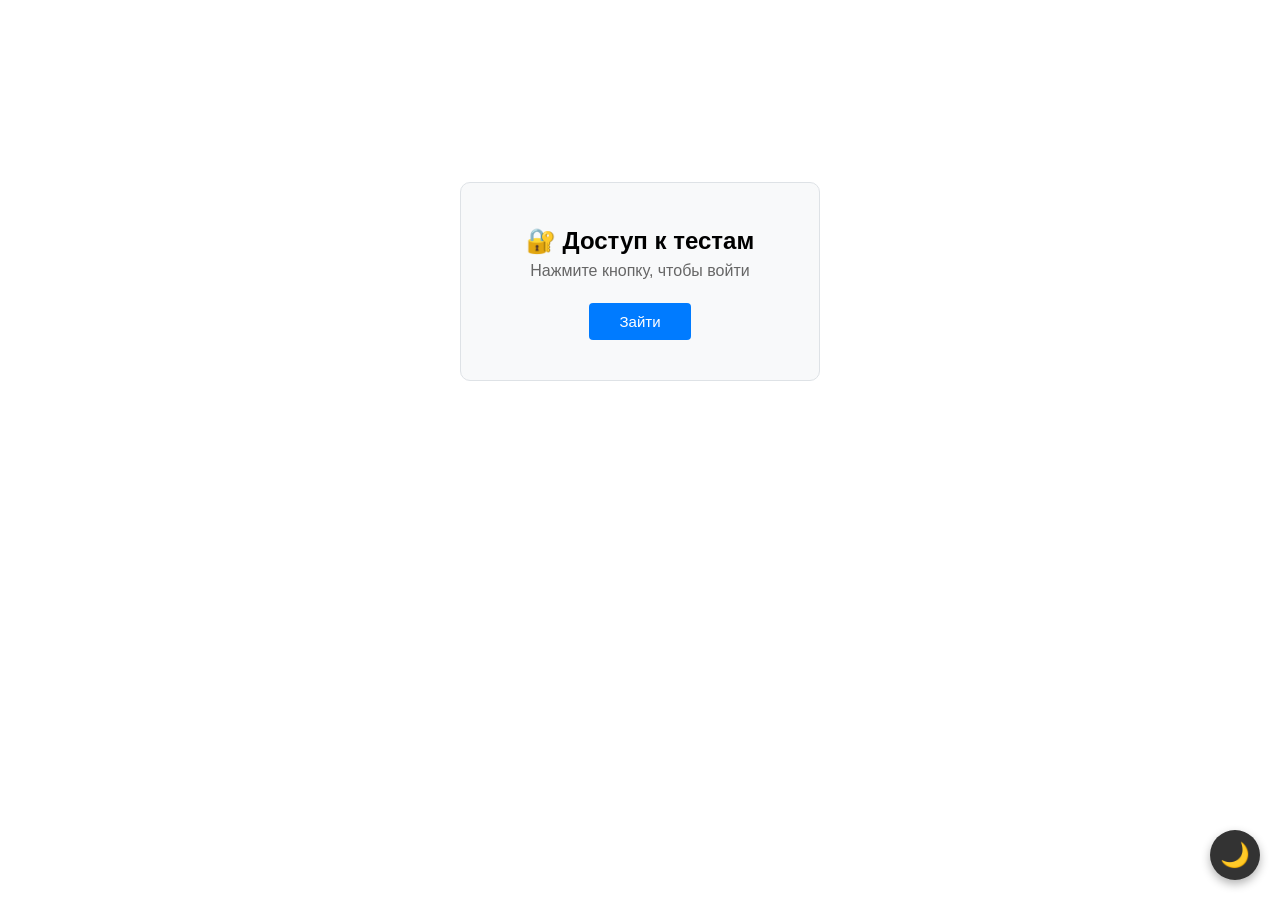
==== index.html @ fc0feafe "fixed lil issue" ====
<!DOCTYPE html>
<html lang="ru">
<head>
    <meta charset="UTF-8">
    <!-- [НЕ УДАЛЯТЬ] viewport: без него медиа-запросы для телефона в style.css не сработают
         (в старой версии этой строки не было). -->
    <meta name="viewport" content="width=device-width, initial-scale=1">
    <title>Тесттер</title>
    <link rel="stylesheet" href="css/style.css">
    <!-- [НЕ УДАЛЯТЬ] применяет тему до отрисовки (нет белой вспышки). Ключ 'theme' = Quiz.config.KEYS.theme -->
    <script>try{if(localStorage.getItem('theme')==='dark')document.documentElement.setAttribute('data-theme','dark')}catch(e){}</script>
</head>
<body>
    <!-- [НЕ УДАЛЯТЬ] id="app": home.js рисует главную именно сюда.
         Кнопку темы здесь добавлять не нужно — её создаёт theme.js. -->
    <div class="container" id="app"></div>

    <!-- [ПОРЯДОК ВАЖЕН] config → utils → store → theme → auth → скрипт страницы.
         Новый общий скрипт добавляйте ПОСЛЕ auth.js и ДО скрипта страницы. -->
    <script src="js/config.js"></script>
    <script src="js/utils.js"></script>
    <script src="js/store.js"></script>
    <script src="js/theme.js"></script>
    <script src="js/auth.js"></script>
    <script src="js/home.js"></script>
</body>
</html>
---- css/style.css ----
/* =====================================================================
   css/style.css — единый стиль всех страниц.

   КАК ПОМЕНЯТЬ ЦВЕТА: правьте переменные в :root (светлая тема) и в
   [data-theme="dark"] (тёмная). Больше нигде цвета «вручную» не нужны.

   [БЫЛО В ОРИГИНАЛЕ → ИСПРАВЛЕНО]
   • Был глобальный селектор `button {...}`: КАЖДАЯ новая кнопка получала
     кружок-radio, ширину 100% и отступ 45px, и приходилось «отменять» это
     для навигации, сетки, выбора количества и т.д. (отсюда ~300 строк
     !important). Теперь кнопки получают вид только через классы:
     .btn (обычная кнопка), .answer (вариант ответа), .grid-question.
   • Тёмная тема — это не отдельные переопределения на каждый элемент,
     а смена значений переменных.

   [НЕ УДАЛЯТЬ / НЕ ПЕРЕИМЕНОВЫВАТЬ] классы, которые создаёт JS:
     .answer .multi .selected .correct .wrong .grid-question .current
     .answered-correct .answered-wrong .navigation-panel .question-block
     .theme-toggle-btn .toast .answer-row .q-item
   Если переименуете класс здесь — переименуйте и в js/quiz.js / admin.js.
   ===================================================================== */

:root {
  --bg: #ffffff;
  --text: #333333;
  --text-strong: #000000;
  --muted: #666666;
  --card: #f8f9fa;
  --card-hover: #e9ecef;
  --border: #dee2e6;
  --zebra: #f9f9f9;

  --primary: #007bff;
  --primary-hover: #0069d9;
  --secondary: #6c757d;
  --secondary-hover: #5a6268;
  --success: #28a745;
  --warning: #ffc107;
  --danger: #dc3545;

  --correct-bg: #d4edda;
  --correct-border: #c3e6cb;
  --correct-text: #155724;
  --wrong-bg: #f8d7da;
  --wrong-border: #f5c6cb;
  --wrong-text: #721c24;
  --selected-bg: #e3f2fd;
  --selected-accent: #2196f3;
  --current: #00bcd4;
  --grid-idle: #e0e0e0;
  --grid-ok: #4caf50;
  --grid-bad: #f44336;
  --input-bg: #ffffff;
  --shadow: 0 4px 6px rgba(0, 0, 0, 0.05);
}

[data-theme="dark"] {
  --bg: #121212;
  --text: #e0e0e0;
  --text-strong: #ffffff;
  --muted: #aaaaaa;
  --card: #1e1e1e;
  --card-hover: #2c2c2c;
  --border: #333333;
  --zebra: #252525;

  --correct-bg: #1b4d2e;
  --correct-border: #28a745;
  --correct-text: #d4edda;
  --wrong-bg: #5c1e23;
  --wrong-border: #dc3545;
  --wrong-text: #f8d7da;
  --selected-bg: #1a3b5c;
  --selected-accent: #4da3ff;
  --grid-idle: #333333;
  --input-bg: #2a2a2a;
  --shadow: 0 4px 6px rgba(0, 0, 0, 0.4);
}

/* ===== БАЗА ===== */
* { box-sizing: border-box; margin: 0; padding: 0; }

body {
  font-family: 'Segoe UI', Arial, sans-serif;
  background: var(--bg);
  color: var(--text);
  line-height: 1.5;
  min-height: 100vh;
}

.container { width: 100%; max-width: 900px; margin: 0 auto; padding: 20px; }

h1 { color: var(--text-strong); margin-bottom: 20px; }
h2 { color: var(--text-strong); }
a { color: var(--primary); }
.muted { color: var(--muted); }
.hidden { display: none !important; }

h2#categoryTitle {
  font-size: 24px; font-weight: 600; color: var(--text-strong);
  margin-bottom: 20px; padding-bottom: 10px; border-bottom: 1px solid var(--border);
}

/* ===== КНОПКИ (ТОЛЬКО через класс .btn) ===== */
.btn {
  display: inline-flex; align-items: center; justify-content: center; gap: 6px;
  padding: 10px 20px; font-size: 15px; font-family: inherit; cursor: pointer;
  background: var(--secondary); color: #fff;
  border: none; border-radius: 4px; transition: background 0.2s, opacity 0.2s;
  text-decoration: none; /* .btn бывает и на <a> */
}
.btn:hover:not(:disabled) { background: var(--secondary-hover); }
.btn:disabled { opacity: 0.5; cursor: not-allowed; }
.btn-primary { background: var(--primary); }
.btn-primary:hover:not(:disabled) { background: var(--primary-hover); }
.btn-success { background: var(--success); }
.btn-success:hover:not(:disabled) { background: #218838; }
.btn-warning { background: var(--warning); color: #000; }
.btn-warning:hover:not(:disabled) { background: #e0a800; }
.btn-danger { background: var(--danger); }
.btn-danger:hover:not(:disabled) { background: #bd2130; }
.btn-ghost { background: transparent; color: var(--text); border: 1px solid var(--border); }
.btn-ghost:hover:not(:disabled) { background: var(--card-hover); }
.btn-small { padding: 5px 10px; font-size: 13px; }
.btn-icon { padding: 6px 10px; }

/* ===== ГЛАВНАЯ ===== */
.categories {
  display: grid; gap: 15px;
  grid-template-columns: repeat(auto-fill, minmax(200px, 1fr));
}
.categories a {
  display: block; padding: 20px; text-align: center; text-decoration: none;
  background: var(--card); color: var(--text);
  border: 1px solid var(--border); border-radius: 4px; transition: background 0.2s;
}
.categories a:hover { background: var(--card-hover); }
.categories a small { display: block; margin-top: 6px; color: var(--muted); font-size: 12px; }

.info-block {
  margin-top: 30px; padding: 20px; border-radius: 10px;
  background: var(--card); border: 1px solid var(--border); color: var(--muted);
}
.info-block .btn { margin-top: 10px; margin-right: 8px; }

.auth-box {
  max-width: 360px; margin: 18vh auto 0; text-align: center; padding: 40px;
  border: 1px solid var(--border); border-radius: 10px; background: var(--card);
}
.auth-box .btn { margin-top: 20px; padding: 10px 30px; }

.badge {
  display: inline-block; padding: 3px 10px; border-radius: 15px;
  font-size: 12px; color: #fff; background: var(--success);
}
.badge-gray { background: var(--secondary); }
.badge-blue { background: var(--primary); }
.badge-orange { background: #fd7e14; }

.notice {
  padding: 10px 14px; margin: 0 0 15px; border-radius: 6px; font-size: 14px;
  background: #fff3cd; color: #664d03; border: 1px solid #ffecb5;
}
[data-theme="dark"] .notice { background: #3d3410; color: #ffe69c; border-color: #665a1a; }
.notice ul { margin: 6px 0 0 18px; }

/* ===== ТЕСТ: ВОПРОС ===== */
.question-block { margin-bottom: 30px; }
.question-block h3 { font-size: 18px; margin-bottom: 15px; font-weight: 500; color: var(--text-strong); }
.question-text { font-size: 18px; margin-bottom: 8px; color: var(--text); white-space: pre-wrap; }
.question-hint { font-size: 13px; color: var(--muted); margin-bottom: 15px; }

.count-picker { text-align: center; }
.count-picker .row { display: flex; gap: 10px; justify-content: center; flex-wrap: wrap; margin-top: 20px; }
.count-picker input[type="number"] { width: 110px; }

.answers {
  display: flex; flex-direction: column;
  border: 1px solid var(--border); border-radius: 8px; overflow: hidden;
}
/* Вариант ответа. Кружок (radio) или квадрат (multi) рисуется через ::before */
.answer {
  position: relative; display: block; width: 100%; min-height: 50px;
  padding: 12px 15px 12px 55px; text-align: left; font: inherit; font-size: 16px;
  color: var(--text); background: var(--bg); cursor: pointer;
  border: none; border-bottom: 1px solid var(--border);
  transition: background 0.2s;
}
.answer:last-child { border-bottom: none; }
.answer:nth-child(even) { background: var(--zebra); }
.answer:hover:not(:disabled) { background: var(--card-hover); }
.answer:disabled { cursor: default; }
.answer::before {
  content: ''; position: absolute; left: 15px; top: 50%; transform: translateY(-50%);
  width: 18px; height: 18px; border: 2px solid #999; border-radius: 50%;
  background: var(--bg); transition: all 0.2s;
}
.answer.multi::before { border-radius: 4px; }
.answer.selected { background: var(--selected-bg); }
.answer.selected::before {
  border-color: var(--selected-accent);
  box-shadow: inset 0 0 0 3px var(--bg); background: var(--selected-accent);
}
.answer.correct { background: var(--correct-bg) !important; color: var(--correct-text); }
.answer.correct::before { border-color: var(--success); background: var(--success); box-shadow: inset 0 0 0 3px var(--bg); }
.answer.wrong { background: var(--wrong-bg) !important; color: var(--wrong-text); }
.answer.wrong::before { border-color: var(--danger); background: var(--danger); }
/* disabled-кнопки в некоторых браузерах серят текст — возвращаем цвет */
.answer.correct:disabled { color: var(--correct-text); }
.answer.wrong:disabled { color: var(--wrong-text); }
.answer:disabled:not(.correct):not(.wrong) { color: var(--text); }

.explanation {
  margin-top: 15px; padding: 12px 15px; border-radius: 6px; font-size: 15px;
  background: var(--card); border-left: 4px solid var(--primary); white-space: pre-wrap;
}

/* ===== ТЕСТ: НАВИГАЦИЯ ===== */
.navigation-panel { display: flex; flex-wrap: wrap; gap: 10px; margin-top: 20px; }

.question-grid { margin-top: 30px; padding: 20px 0; border-top: 1px solid var(--border); }
.grid { display: flex; flex-wrap: wrap; gap: 5px; }
.grid-question {
  width: 35px; height: 35px; display: flex; align-items: center; justify-content: center;
  font: inherit; font-size: 14px; border: none; border-radius: 3px; cursor: pointer;
  background: var(--grid-idle); color: var(--muted); transition: background 0.2s;
}
.grid-question:hover { filter: brightness(0.92); }
.grid-question.answered-correct { background: var(--grid-ok); color: #fff; }
.grid-question.answered-wrong { background: var(--grid-bad); color: #fff; }
.grid-question.current { background: var(--current); color: #fff; font-weight: bold; }

/* ===== РЕЗУЛЬТАТЫ ===== */
.results-container {
  max-width: 600px; margin: 20px auto; padding: 30px;
  background: var(--card); border: 1px solid var(--border); border-radius: 8px; box-shadow: var(--shadow);
}
.results-title { text-align: center; font-size: 28px; margin-bottom: 20px; }
.stat-item {
  display: flex; justify-content: space-between; align-items: center; gap: 10px;
  padding: 15px; margin-bottom: 10px; border-radius: 4px;
  background: var(--bg); border: 1px solid var(--border); border-left: 4px solid var(--secondary);
}
.stat-item.correct { border-left-color: var(--success); }
.stat-item.wrong { border-left-color: var(--danger); }
.stat-item.total { border-left-color: var(--primary); font-weight: bold; margin-bottom: 20px; }
.stat-value { font-size: 18px; color: var(--text-strong); }
.results-actions { display: flex; gap: 10px; justify-content: center; margin-top: 30px; flex-wrap: wrap; }

.review { margin-top: 25px; }
.review details { margin-bottom: 8px; border: 1px solid var(--border); border-radius: 6px; background: var(--bg); }
.review summary { padding: 10px 14px; cursor: pointer; }
.review .review-body { padding: 0 14px 12px; font-size: 14px; }
.review .ok { color: var(--success); }
.review .bad { color: var(--danger); }

/* ===== АДМИНКА ===== */
.admin-layout { display: grid; grid-template-columns: 280px 1fr; gap: 20px; align-items: start; }
.panel { background: var(--card); border: 1px solid var(--border); border-radius: 8px; padding: 16px; margin-bottom: 16px; }
.panel h3 { margin-bottom: 10px; font-size: 16px; color: var(--text-strong); }
.toolbar { display: flex; flex-wrap: wrap; gap: 8px; margin-bottom: 16px; align-items: center; }

.disc-item {
  display: block; width: 100%; text-align: left; font: inherit; cursor: pointer;
  padding: 10px 12px; margin-bottom: 6px; border-radius: 6px;
  background: var(--bg); color: var(--text); border: 1px solid var(--border);
}
.disc-item:hover { background: var(--card-hover); }
.disc-item.active { border-color: var(--primary); box-shadow: inset 3px 0 0 var(--primary); }
.disc-item small { display: block; color: var(--muted); }

label.field { display: block; margin-bottom: 10px; font-size: 14px; color: var(--muted); }
label.field > input, label.field > textarea { margin-top: 4px; }
input[type="text"], input[type="number"], textarea, select {
  width: 100%; padding: 8px 10px; font: inherit; font-size: 15px;
  color: var(--text); background: var(--input-bg);
  border: 1px solid var(--border); border-radius: 4px;
}
textarea { resize: vertical; min-height: 60px; }
input:focus, textarea:focus, select:focus { outline: 2px solid var(--primary); outline-offset: 0; }

.answer-row { display: flex; gap: 8px; align-items: center; margin-bottom: 8px; }
.answer-row input[type="checkbox"] { width: 20px; height: 20px; flex: none; cursor: pointer; }
.form-errors { color: var(--danger); font-size: 14px; margin: 8px 0; }
.form-errors:empty { display: none; }
.hint { font-size: 13px; color: var(--muted); margin: 6px 0 10px; }

.q-item { display: flex; gap: 8px; align-items: flex-start; padding: 8px 0; border-bottom: 1px solid var(--border); }
.q-item:last-child { border-bottom: none; }
.q-item details { flex: 1; min-width: 0; }
.q-item summary { cursor: pointer; overflow-wrap: anywhere; }
.q-item ul { margin: 6px 0 0 20px; font-size: 14px; }
.q-item li.is-correct { color: var(--success); font-weight: 600; }
.q-num { color: var(--muted); min-width: 34px; text-align: right; font-size: 13px; padding-top: 2px; }

textarea.mono { font-family: Consolas, 'Courier New', monospace; font-size: 14px; min-height: 160px; }
details.panel > summary { cursor: pointer; font-weight: 600; color: var(--text-strong); }
details.panel[open] > summary { margin-bottom: 10px; }

.toast {
  position: fixed; left: 20px; bottom: 20px; max-width: 80vw; z-index: 10000;
  padding: 12px 18px; border-radius: 6px; color: #fff; background: #333; box-shadow: var(--shadow);
}
.toast.error { background: var(--danger); }
.toast.ok { background: var(--success); }

/* ===== КНОПКА ТЕМЫ ===== */
.theme-toggle-btn {
  position: fixed; bottom: 20px; right: 20px; z-index: 9999;
  width: 50px; height: 50px; border-radius: 50%; border: none; cursor: pointer;
  display: flex; align-items: center; justify-content: center; font-size: 24px;
  background: #333; color: #fff; box-shadow: 0 4px 10px rgba(0, 0, 0, 0.3);
  transition: transform 0.2s;
}
.theme-toggle-btn:hover { transform: scale(1.1); }
[data-theme="dark"] .theme-toggle-btn { background: #f0f0f0; color: #333; }

/* ===== МОБИЛЬНЫЕ ===== */
@media (max-width: 768px) {
  .container { padding: 14px; }
  .admin-layout { grid-template-columns: 1fr; }
  .answer { padding: 12px 12px 12px 45px; font-size: 15px; }
  .navigation-panel { display: grid; grid-template-columns: 1fr 1fr; gap: 8px; }
  .navigation-panel .finish-btn, .navigation-panel .home-btn { grid-column: span 2; }
  .grid { display: grid; grid-template-columns: repeat(auto-fill, minmax(45px, 1fr)); }
  .grid-question { width: 100%; height: 40px; }
  .results-container { padding: 18px; }
}
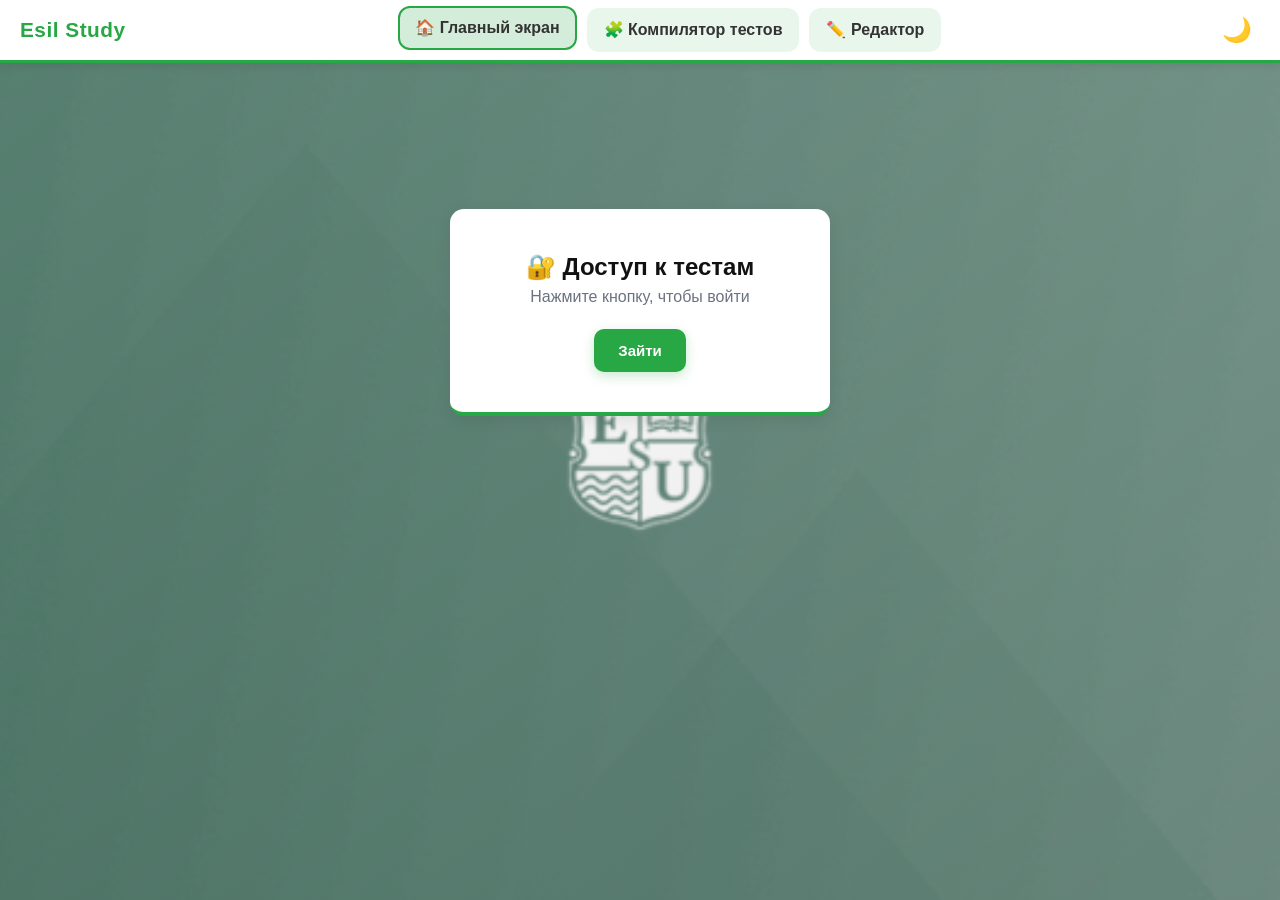
==== commit 526a3bcb: "полное изменения" ====
--- a/index.html
+++ b/index.html
@@ -2,24 +2,24 @@
 <html lang="ru">
 <head>
     <meta charset="UTF-8">
-    <!-- [НЕ УДАЛЯТЬ] viewport: без него медиа-запросы для телефона в style.css не сработают
-         (в старой версии этой строки не было). -->
+    <!-- [НЕ УДАЛЯТЬ] viewport: без него медиа-запросы для телефона в style.css не сработают. -->
     <meta name="viewport" content="width=device-width, initial-scale=1">
-    <title>Тесттер</title>
+    <title>Esil Study | Тесты</title>
+    <link rel="icon" href="data:,">
     <link rel="stylesheet" href="css/style.css">
     <!-- [НЕ УДАЛЯТЬ] применяет тему до отрисовки (нет белой вспышки). Ключ 'theme' = Quiz.config.KEYS.theme -->
     <script>try{if(localStorage.getItem('theme')==='dark')document.documentElement.setAttribute('data-theme','dark')}catch(e){}</script>
 </head>
 <body>
     <!-- [НЕ УДАЛЯТЬ] id="app": home.js рисует главную именно сюда.
-         Кнопку темы здесь добавлять не нужно — её создаёт theme.js. -->
+         Шапку и кнопку темы создаёт js/layout.js. -->
     <div class="container" id="app"></div>
 
-    <!-- [ПОРЯДОК ВАЖЕН] config → utils → store → theme → auth → скрипт страницы.
-         Новый общий скрипт добавляйте ПОСЛЕ auth.js и ДО скрипта страницы. -->
+    <!-- [ПОРЯДОК ВАЖЕН] config → utils → store → layout → theme → auth → скрипт страницы. -->
     <script src="js/config.js"></script>
     <script src="js/utils.js"></script>
     <script src="js/store.js"></script>
+    <script src="js/layout.js"></script>
     <script src="js/theme.js"></script>
     <script src="js/auth.js"></script>
     <script src="js/home.js"></script>
--- a/css/style.css
+++ b/css/style.css
@@ -1,37 +1,35 @@
 /* =====================================================================
-   css/style.css — единый стиль всех страниц.
+   css/style.css — единый стиль всех страниц («старый» зелёный дизайн Esil Study).
 
    КАК ПОМЕНЯТЬ ЦВЕТА: правьте переменные в :root (светлая тема) и в
    [data-theme="dark"] (тёмная). Больше нигде цвета «вручную» не нужны.
 
-   [БЫЛО В ОРИГИНАЛЕ → ИСПРАВЛЕНО]
-   • Был глобальный селектор `button {...}`: КАЖДАЯ новая кнопка получала
-     кружок-radio, ширину 100% и отступ 45px, и приходилось «отменять» это
-     для навигации, сетки, выбора количества и т.д. (отсюда ~300 строк
-     !important). Теперь кнопки получают вид только через классы:
-     .btn (обычная кнопка), .answer (вариант ответа), .grid-question.
-   • Тёмная тема — это не отдельные переопределения на каждый элемент,
-     а смена значений переменных.
-
    [НЕ УДАЛЯТЬ / НЕ ПЕРЕИМЕНОВЫВАТЬ] классы, которые создаёт JS:
      .answer .multi .selected .correct .wrong .grid-question .current
-     .answered-correct .answered-wrong .navigation-panel .question-block
-     .theme-toggle-btn .toast .answer-row .q-item
-   Если переименуете класс здесь — переименуйте и в js/quiz.js / admin.js.
+     .answered-correct .answered-wrong .answered .navigation-panel
+     .question-block .toast .answer-row .q-item .hot-bar .timer-bar
+   Если переименуете класс здесь — переименуйте и в js/*.js.
    ===================================================================== */
 
 :root {
-  --bg: #ffffff;
+  --primary-green: #28a745;
+  --dark-green: #1e7e34;
+  --light-green: #e8f5e9;
+
+  --bg: #f8f9fa;
+  --header-bg: #ffffff;
   --text: #333333;
-  --text-strong: #000000;
-  --muted: #666666;
-  --card: #f8f9fa;
-  --card-hover: #e9ecef;
-  --border: #dee2e6;
-  --zebra: #f9f9f9;
-
-  --primary: #007bff;
-  --primary-hover: #0069d9;
+  --text-strong: #111111;
+  --muted: #6b7280;
+  --card: #ffffff;
+  --card-hover: #e8f5e9;
+  --border: rgba(0, 0, 0, 0.1);
+  --zebra: #ffffff;
+  --input-bg: #ffffff;
+  --shadow: 0 4px 15px rgba(0, 0, 0, 0.08);
+
+  --primary: var(--primary-green);
+  --primary-hover: var(--dark-green);
   --secondary: #6c757d;
   --secondary-hover: #5a6268;
   --success: #28a745;
@@ -39,42 +37,38 @@
   --danger: #dc3545;
 
   --correct-bg: #d4edda;
-  --correct-border: #c3e6cb;
   --correct-text: #155724;
   --wrong-bg: #f8d7da;
-  --wrong-border: #f5c6cb;
   --wrong-text: #721c24;
   --selected-bg: #e3f2fd;
   --selected-accent: #2196f3;
-  --current: #00bcd4;
-  --grid-idle: #e0e0e0;
-  --grid-ok: #4caf50;
-  --grid-bad: #f44336;
-  --input-bg: #ffffff;
-  --shadow: 0 4px 6px rgba(0, 0, 0, 0.05);
+  --answered: #2196f3;
+  --current: #28a745;
+  --grid-idle: #ffffff;
+  --box-opacity: 1;
 }
 
 [data-theme="dark"] {
   --bg: #121212;
+  --header-bg: #1a1a1a;
   --text: #e0e0e0;
   --text-strong: #ffffff;
-  --muted: #aaaaaa;
+  --muted: #a0a0a0;
   --card: #1e1e1e;
-  --card-hover: #2c2c2c;
-  --border: #333333;
-  --zebra: #252525;
+  --card-hover: #2a3d2e;
+  --border: rgba(255, 255, 255, 0.1);
+  --zebra: #1e1e1e;
+  --input-bg: #2a2a2a;
+  --light-green: #1e3a2a;
+  --shadow: 0 4px 15px rgba(0, 0, 0, 0.4);
 
   --correct-bg: #1b4d2e;
-  --correct-border: #28a745;
   --correct-text: #d4edda;
   --wrong-bg: #5c1e23;
-  --wrong-border: #dc3545;
   --wrong-text: #f8d7da;
   --selected-bg: #1a3b5c;
   --selected-accent: #4da3ff;
-  --grid-idle: #333333;
-  --input-bg: #2a2a2a;
-  --shadow: 0 4px 6px rgba(0, 0, 0, 0.4);
+  --grid-idle: #252525;
 }
 
 /* ===== БАЗА ===== */
@@ -82,247 +76,386 @@
 
 body {
   font-family: 'Segoe UI', Arial, sans-serif;
-  background: var(--bg);
-  color: var(--text);
-  line-height: 1.5;
-  min-height: 100vh;
-}
-
-.container { width: 100%; max-width: 900px; margin: 0 auto; padding: 20px; }
+  background-color: var(--bg);
+  background-image: linear-gradient(to bottom right, rgba(255,255,255,0.1), rgba(0,0,0,0.1)), url('../esil-600x369.png');
+  background-size: cover; background-position: center; background-attachment: fixed;
+  color: var(--text); line-height: 1.5; min-height: 100vh;
+  display: flex; flex-direction: column;
+  transition: background-color 0.4s, color 0.4s;
+}
+[data-theme="dark"] body {
+  background-image: linear-gradient(rgba(18,18,18,0.88), rgba(18,18,18,0.88)), url('../esil-600x369.png');
+}
+
+.container { width: 100%; max-width: 900px; margin: 0 auto; padding: 20px; flex: 1; }
 
 h1 { color: var(--text-strong); margin-bottom: 20px; }
 h2 { color: var(--text-strong); }
-a { color: var(--primary); }
+a { color: var(--primary-green); }
 .muted { color: var(--muted); }
 .hidden { display: none !important; }
-
-h2#categoryTitle {
-  font-size: 24px; font-weight: 600; color: var(--text-strong);
-  margin-bottom: 20px; padding-bottom: 10px; border-bottom: 1px solid var(--border);
-}
+@keyframes fadeIn { from { opacity: 0; transform: translateY(12px); } to { opacity: 1; transform: none; } }
+.fade-in { animation: fadeIn 0.4s ease-out; }
+
+/* ===== ШАПКА (hot-bar) — создаётся js/layout.js ===== */
+.hot-bar {
+  position: sticky; top: 0; z-index: 1000;
+  display: flex; align-items: center; justify-content: space-between; flex-wrap: wrap; gap: 12px;
+  min-height: 60px; padding: 8px 20px;
+  background: var(--header-bg); border-bottom: 3px solid var(--primary-green);
+  box-shadow: 0 2px 10px rgba(0, 0, 0, 0.1);
+}
+.logo-area { font-weight: bold; font-size: 1.3rem; letter-spacing: 0.5px; color: var(--primary-green); text-decoration: none; }
+.top-nav-links { display: flex; flex: 1; flex-wrap: wrap; gap: 10px; justify-content: center; align-items: center; }
+.nav-btn-text {
+  display: inline-block; padding: 8px 15px; border-radius: 12px; border: 2px solid transparent;
+  background: rgba(40, 167, 69, 0.1); color: var(--text); text-decoration: none;
+  font-size: 1rem; font-weight: 600; transition: all 0.25s ease;
+}
+.nav-btn-text:hover, .nav-btn-text.active {
+  background: rgba(40, 167, 69, 0.2); border-color: var(--primary-green); transform: translateY(-2px);
+}
+.nav-actions { display: flex; align-items: center; gap: 10px; }
+.nav-btn {
+  background: transparent; border: none; cursor: pointer; font-size: 1.5rem; padding: 8px; border-radius: 10px;
+  display: flex; align-items: center; justify-content: center; color: var(--text);
+  transition: transform 0.3s cubic-bezier(0.175, 0.885, 0.32, 1.275), background-color 0.3s;
+}
+.nav-btn:hover { background: var(--light-green); transform: translateY(-3px); }
 
 /* ===== КНОПКИ (ТОЛЬКО через класс .btn) ===== */
 .btn {
   display: inline-flex; align-items: center; justify-content: center; gap: 6px;
-  padding: 10px 20px; font-size: 15px; font-family: inherit; cursor: pointer;
-  background: var(--secondary); color: #fff;
-  border: none; border-radius: 4px; transition: background 0.2s, opacity 0.2s;
-  text-decoration: none; /* .btn бывает и на <a> */
-}
-.btn:hover:not(:disabled) { background: var(--secondary-hover); }
+  padding: 11px 22px; font-size: 15px; font-weight: 600; font-family: inherit; cursor: pointer;
+  background: var(--secondary); color: #fff; border: 2px solid transparent; border-radius: 10px;
+  text-decoration: none; transition: all 0.2s ease;
+}
+.btn:hover:not(:disabled) { background: var(--secondary-hover); transform: translateY(-2px); }
 .btn:disabled { opacity: 0.5; cursor: not-allowed; }
-.btn-primary { background: var(--primary); }
-.btn-primary:hover:not(:disabled) { background: var(--primary-hover); }
-.btn-success { background: var(--success); }
-.btn-success:hover:not(:disabled) { background: #218838; }
-.btn-warning { background: var(--warning); color: #000; }
-.btn-warning:hover:not(:disabled) { background: #e0a800; }
+.btn-primary, .btn-success { background: var(--primary-green); box-shadow: 0 4px 12px rgba(40, 167, 69, 0.25); }
+.btn-primary:hover:not(:disabled), .btn-success:hover:not(:disabled) { background: var(--dark-green); }
+.btn-warning { background: #dc3545; color: #fff; }
+.btn-warning:hover:not(:disabled) { background: #bd2130; }
 .btn-danger { background: var(--danger); }
 .btn-danger:hover:not(:disabled) { background: #bd2130; }
-.btn-ghost { background: transparent; color: var(--text); border: 1px solid var(--border); }
-.btn-ghost:hover:not(:disabled) { background: var(--card-hover); }
-.btn-small { padding: 5px 10px; font-size: 13px; }
+.btn-ghost { background: var(--card); color: var(--text); border-color: var(--border); }
+.btn-ghost:hover:not(:disabled) { background: var(--card-hover); border-color: var(--primary-green); }
+.btn-small { padding: 5px 10px; font-size: 13px; border-radius: 8px; }
 .btn-icon { padding: 6px 10px; }
-
-/* ===== ГЛАВНАЯ ===== */
-.categories {
-  display: grid; gap: 15px;
-  grid-template-columns: repeat(auto-fill, minmax(200px, 1fr));
-}
-.categories a {
-  display: block; padding: 20px; text-align: center; text-decoration: none;
-  background: var(--card); color: var(--text);
-  border: 1px solid var(--border); border-radius: 4px; transition: background 0.2s;
-}
-.categories a:hover { background: var(--card-hover); }
-.categories a small { display: block; margin-top: 6px; color: var(--muted); font-size: 12px; }
-
-.info-block {
-  margin-top: 30px; padding: 20px; border-radius: 10px;
-  background: var(--card); border: 1px solid var(--border); color: var(--muted);
-}
+.btn-big { padding: 14px 40px; font-size: 1.05rem; border-radius: 30px; }
+
+/* ===== КАРТОЧКИ ===== */
+.info-card, .info-block, .panel, .auth-box {
+  background: var(--card); border-radius: 14px; box-shadow: var(--shadow); color: var(--text);
+  border-bottom: 4px solid var(--primary-green);
+}
+.info-card { padding: 25px 30px; margin-bottom: 20px; }
+.info-block { margin-top: 24px; padding: 20px; color: var(--muted); }
 .info-block .btn { margin-top: 10px; margin-right: 8px; }
-
-.auth-box {
-  max-width: 360px; margin: 18vh auto 0; text-align: center; padding: 40px;
-  border: 1px solid var(--border); border-radius: 10px; background: var(--card);
-}
-.auth-box .btn { margin-top: 20px; padding: 10px 30px; }
-
-.badge {
-  display: inline-block; padding: 3px 10px; border-radius: 15px;
-  font-size: 12px; color: #fff; background: var(--success);
-}
+.auth-box { max-width: 380px; margin: 14vh auto 0; text-align: center; padding: 40px; }
+.auth-box .btn { margin-top: 20px; }
+.main-title { font-size: 2.4rem; color: var(--primary-green); margin-bottom: 6px; }
+
+.badge { display: inline-block; padding: 3px 12px; border-radius: 15px; font-size: 12px; color: #fff; background: var(--primary-green); }
 .badge-gray { background: var(--secondary); }
-.badge-blue { background: var(--primary); }
+.badge-blue { background: #2196f3; }
 .badge-orange { background: #fd7e14; }
 
 .notice {
-  padding: 10px 14px; margin: 0 0 15px; border-radius: 6px; font-size: 14px;
+  padding: 10px 14px; margin: 0 0 15px; border-radius: 10px; font-size: 14px;
   background: #fff3cd; color: #664d03; border: 1px solid #ffecb5;
 }
 [data-theme="dark"] .notice { background: #3d3410; color: #ffe69c; border-color: #665a1a; }
 .notice ul { margin: 6px 0 0 18px; }
 
-/* ===== ТЕСТ: ВОПРОС ===== */
-.question-block { margin-bottom: 30px; }
-.question-block h3 { font-size: 18px; margin-bottom: 15px; font-weight: 500; color: var(--text-strong); }
-.question-text { font-size: 18px; margin-bottom: 8px; color: var(--text); white-space: pre-wrap; }
-.question-hint { font-size: 13px; color: var(--muted); margin-bottom: 15px; }
-
-.count-picker { text-align: center; }
-.count-picker .row { display: flex; gap: 10px; justify-content: center; flex-wrap: wrap; margin-top: 20px; }
-.count-picker input[type="number"] { width: 110px; }
-
-.answers {
-  display: flex; flex-direction: column;
-  border: 1px solid var(--border); border-radius: 8px; overflow: hidden;
-}
-/* Вариант ответа. Кружок (radio) или квадрат (multi) рисуется через ::before */
+/* ===== ГЛАВНАЯ: карточки дисциплин ===== */
+.categories { display: grid; gap: 15px; margin-top: 10px; }
+.categories a {
+  display: block; padding: 20px; text-decoration: none; font-weight: 500; font-size: 1.1rem; text-align: left;
+  background: var(--card); color: var(--text); border-left: 5px solid var(--primary-green);
+  border-radius: 15px; box-shadow: var(--shadow); transition: all 0.25s ease;
+}
+.categories a:hover { transform: translateX(10px) translateY(-2px); background: var(--card-hover); }
+.categories a small { display: block; margin-top: 4px; color: var(--muted); font-size: 13px; font-weight: 400; }
+
+/* ===== ТЕСТ: оболочка и настройки ===== */
+#quiz-wrapper { transition: background 0.3s; }
+#quiz-wrapper.layout-left .container { max-width: 100%; margin: 0; }
+#quiz-wrapper.bg-full { background: var(--card); }
+#quiz-wrapper .question-block, #quiz-wrapper .results-container,
+#quiz-wrapper .question-grid, #quiz-wrapper .timer-bar { opacity: var(--box-opacity); }
+
+h2#categoryTitle {
+  font-size: 24px; font-weight: 600; color: var(--primary-green);
+  margin-bottom: 20px; padding: 18px 24px; background: var(--card); border-radius: 14px;
+  box-shadow: var(--shadow); border-bottom: 4px solid var(--primary-green);
+}
+
+.question-block {
+  background: var(--card); border-radius: 14px; padding: 25px; margin-bottom: 20px;
+  box-shadow: var(--shadow); border-left: 4px solid var(--primary-green);
+}
+.question-block h3 {
+  font-size: 14px; margin-bottom: 12px; font-weight: 500; opacity: 0.6;
+  text-transform: uppercase; letter-spacing: 0.5px; color: var(--text);
+}
+.question-text { font-size: 18px; margin-bottom: 18px; font-weight: 500; line-height: 1.6; color: var(--text); white-space: pre-wrap; }
+.question-hint { font-size: 13px; color: var(--muted); margin: -8px 0 14px; }
+
+.setup-title { margin-bottom: 16px; }
+.setup-label { margin: 0 0 10px; font-weight: 600; }
+.setup-section { margin-top: 22px; padding-top: 20px; border-top: 1px solid var(--border); }
+.setup-row { display: flex; flex-wrap: wrap; gap: 10px; align-items: center; }
+.setup-size-btn, .setup-time-btn {
+  padding: 11px 20px; border: 2px solid var(--border); border-radius: 10px;
+  background: var(--card); color: var(--text); font: inherit; font-size: 0.95rem; font-weight: 600;
+  cursor: pointer; transition: all 0.2s ease;
+}
+.setup-time-btn { padding: 7px 14px; font-size: 0.85rem; border-radius: 8px; }
+.setup-size-btn:hover, .setup-time-btn:hover { border-color: var(--primary-green); background: var(--card-hover); transform: translateY(-2px); }
+.setup-size-btn.active, .setup-time-btn.active {
+  background: var(--primary-green); color: #fff; border-color: var(--primary-green);
+  box-shadow: 0 4px 12px rgba(40, 167, 69, 0.3);
+}
+.setup-custom input[type="number"] { width: 170px; }
+.setup-check { display: flex; align-items: flex-start; gap: 10px; cursor: pointer; }
+.setup-check input { width: 20px; height: 20px; margin-top: 2px; flex: none; accent-color: var(--primary-green); cursor: pointer; }
+.setup-check small { display: block; color: var(--muted); font-size: 13px; margin-top: 2px; }
+.setup-sub { margin-top: 14px; padding-left: 30px; }
+.time-value { font-size: 1.2rem; font-weight: 700; color: var(--primary-green); min-width: 70px; }
+input[type="range"] { accent-color: var(--primary-green); width: 220px; max-width: 100%; }
+.setup-start { margin-top: 26px; }
+.exam-box { margin-top: 16px; padding: 14px 16px; border-radius: 12px; background: var(--light-green); border: 2px dashed var(--primary-green); }
+
+/* ===== ТАЙМЕР-БАР ===== */
+.timer-bar {
+  position: sticky; top: 70px; z-index: 900;
+  display: flex; align-items: center; flex-wrap: wrap; gap: 10px;
+  background: var(--card); border: 2px solid var(--primary-green); border-radius: 10px;
+  padding: 10px 18px; margin-bottom: 16px; box-shadow: var(--shadow);
+  font-size: 1.2rem; font-weight: 700; font-family: 'Courier New', monospace;
+}
+.timer-bar .mode-badge {
+  font-family: 'Segoe UI', Arial, sans-serif; font-size: 0.8rem; font-weight: 700;
+  padding: 3px 10px; border-radius: 12px; background: #fd7e14; color: #fff;
+}
+.timer-bar .timer-sep { color: var(--primary-green); font-weight: 300; }
+.timer-bar .timer-total { opacity: 0.6; }
+.timer-bar .timer-left { color: var(--primary-green); transition: color 0.5s; }
+.timer-bar .timer-left.warn { color: #e0a800; }
+.timer-bar .timer-left.danger { color: #dc3545; }
+.timer-bar .timer-note { margin-left: auto; font-family: 'Segoe UI', Arial, sans-serif; font-size: 0.85rem; font-weight: 500; color: var(--muted); }
+.timer-bar.expired { border-color: #dc3545; background: rgba(220, 53, 69, 0.08); }
+
+/* ===== ВАРИАНТЫ ОТВЕТОВ ===== */
+.answers { display: flex; flex-direction: column; gap: 10px; }
 .answer {
-  position: relative; display: block; width: 100%; min-height: 50px;
-  padding: 12px 15px 12px 55px; text-align: left; font: inherit; font-size: 16px;
-  color: var(--text); background: var(--bg); cursor: pointer;
-  border: none; border-bottom: 1px solid var(--border);
-  transition: background 0.2s;
-}
-.answer:last-child { border-bottom: none; }
-.answer:nth-child(even) { background: var(--zebra); }
-.answer:hover:not(:disabled) { background: var(--card-hover); }
+  position: relative; display: block; width: 100%; min-height: 54px;
+  padding: 14px 20px 14px 56px; text-align: left; font: inherit; font-size: 1rem;
+  color: var(--text); background: var(--card); cursor: pointer;
+  border: 2px solid var(--border); border-radius: 10px; transition: all 0.2s ease;
+}
+.answer::before {
+  content: ''; position: absolute; left: 18px; top: 50%; transform: translateY(-50%);
+  width: 18px; height: 18px; border: 2px solid #999; border-radius: 50%; background: var(--card); transition: all 0.2s;
+}
+.answer.multi::before { border-radius: 4px; }
+.answer:hover:not(:disabled) { background: var(--card-hover); border-color: var(--primary-green); transform: translateX(4px); }
 .answer:disabled { cursor: default; }
-.answer::before {
-  content: ''; position: absolute; left: 15px; top: 50%; transform: translateY(-50%);
-  width: 18px; height: 18px; border: 2px solid #999; border-radius: 50%;
-  background: var(--bg); transition: all 0.2s;
-}
-.answer.multi::before { border-radius: 4px; }
-.answer.selected { background: var(--selected-bg); }
-.answer.selected::before {
-  border-color: var(--selected-accent);
-  box-shadow: inset 0 0 0 3px var(--bg); background: var(--selected-accent);
-}
-.answer.correct { background: var(--correct-bg) !important; color: var(--correct-text); }
-.answer.correct::before { border-color: var(--success); background: var(--success); box-shadow: inset 0 0 0 3px var(--bg); }
-.answer.wrong { background: var(--wrong-bg) !important; color: var(--wrong-text); }
-.answer.wrong::before { border-color: var(--danger); background: var(--danger); }
-/* disabled-кнопки в некоторых браузерах серят текст — возвращаем цвет */
-.answer.correct:disabled { color: var(--correct-text); }
-.answer.wrong:disabled { color: var(--wrong-text); }
-.answer:disabled:not(.correct):not(.wrong) { color: var(--text); }
-
+.answer.selected { background: var(--selected-bg); border-color: var(--selected-accent); }
+.answer.selected::before { border-color: var(--selected-accent); background: var(--selected-accent); box-shadow: inset 0 0 0 3px var(--card); }
+.answer.correct { background: var(--correct-bg) !important; border-color: #28a745 !important; color: var(--correct-text) !important; font-weight: 600; }
+.answer.correct::before { border-color: #28a745; background: #28a745; box-shadow: inset 0 0 0 3px var(--correct-bg); }
+.answer.wrong { background: var(--wrong-bg) !important; border-color: #dc3545 !important; color: var(--wrong-text) !important; }
+.answer.wrong::before { border-color: #dc3545; background: #dc3545; box-shadow: inset 0 0 0 3px var(--wrong-bg); }
+.answer:disabled:not(.correct):not(.wrong):not(.selected) { color: var(--text); }
+.answer.locked { opacity: 0.75; }
+
+.confirm-row { margin-top: 14px; }
 .explanation {
-  margin-top: 15px; padding: 12px 15px; border-radius: 6px; font-size: 15px;
-  background: var(--card); border-left: 4px solid var(--primary); white-space: pre-wrap;
-}
-
-/* ===== ТЕСТ: НАВИГАЦИЯ ===== */
-.navigation-panel { display: flex; flex-wrap: wrap; gap: 10px; margin-top: 20px; }
-
-.question-grid { margin-top: 30px; padding: 20px 0; border-top: 1px solid var(--border); }
-.grid { display: flex; flex-wrap: wrap; gap: 5px; }
+  margin-top: 15px; padding: 12px 15px; border-radius: 8px; font-size: 15px;
+  background: var(--light-green); border-left: 4px solid var(--primary-green); white-space: pre-wrap;
+}
+
+/* ===== НАВИГАЦИЯ ===== */
+.navigation-panel { display: flex; flex-wrap: wrap; gap: 10px; margin: 0 0 16px; }
+.navigation-panel .btn { background: var(--card); color: var(--text); border-color: var(--border); }
+.navigation-panel .btn:hover:not(:disabled) { background: var(--card-hover); border-color: var(--primary-green); }
+.navigation-panel .btn.finish-btn { background: var(--primary-green); color: #fff; border-color: var(--primary-green); }
+.navigation-panel .btn.finish-btn:hover:not(:disabled) { background: var(--dark-green); }
+.navigation-panel .btn.btn-warning { background: #dc3545; color: #fff; border-color: #dc3545; }
+.navigation-panel .btn.btn-warning:hover:not(:disabled) { background: #bd2130; }
+
+.question-grid-label { font-size: 11px; font-weight: 700; text-transform: uppercase; letter-spacing: 1px; opacity: 0.5; margin: 6px 0 8px; }
+.question-grid { padding: 16px; margin-bottom: 20px; background: var(--card); border-radius: 12px; box-shadow: var(--shadow); }
+.grid { display: flex; flex-wrap: wrap; gap: 8px; }
 .grid-question {
-  width: 35px; height: 35px; display: flex; align-items: center; justify-content: center;
-  font: inherit; font-size: 14px; border: none; border-radius: 3px; cursor: pointer;
-  background: var(--grid-idle); color: var(--muted); transition: background 0.2s;
-}
-.grid-question:hover { filter: brightness(0.92); }
-.grid-question.answered-correct { background: var(--grid-ok); color: #fff; }
-.grid-question.answered-wrong { background: var(--grid-bad); color: #fff; }
-.grid-question.current { background: var(--current); color: #fff; font-weight: bold; }
+  width: 38px; height: 38px; display: flex; align-items: center; justify-content: center; flex-shrink: 0;
+  font: inherit; font-size: 13px; font-weight: 600; cursor: pointer;
+  border: 2px solid var(--border); border-radius: 8px; background: var(--grid-idle); color: var(--text);
+  transition: all 0.2s ease;
+}
+.grid-question:hover { transform: scale(1.12); border-color: var(--primary-green); }
+.grid-question.answered { background: var(--answered); border-color: var(--answered); color: #fff; }
+.grid-question.answered-correct { background: #28a745; border-color: #28a745; color: #fff; }
+.grid-question.answered-wrong { background: #dc3545; border-color: #dc3545; color: #fff; }
+.grid-question.current { border-color: var(--primary-green); box-shadow: 0 0 0 3px rgba(40, 167, 69, 0.35); }
+.grid-question.current:not(.answered):not(.answered-correct):not(.answered-wrong) { background: var(--light-green); color: var(--dark-green); }
+[data-theme="dark"] .grid-question.current:not(.answered):not(.answered-correct):not(.answered-wrong) { color: #fff; }
+.grid-question.skipped { border-color: #ffc107; }
+.grid-question.static { cursor: default; }
+.grid-question.static:hover { transform: none; }
 
 /* ===== РЕЗУЛЬТАТЫ ===== */
 .results-container {
-  max-width: 600px; margin: 20px auto; padding: 30px;
-  background: var(--card); border: 1px solid var(--border); border-radius: 8px; box-shadow: var(--shadow);
-}
-.results-title { text-align: center; font-size: 28px; margin-bottom: 20px; }
+  max-width: 760px; margin: 0 auto 20px; padding: 32px;
+  background: var(--card); border-radius: 14px; box-shadow: var(--shadow); border-top: 5px solid var(--primary-green);
+}
+.results-emoji { font-size: 3rem; text-align: center; }
+.results-title { text-align: center; font-size: 28px; margin-bottom: 6px; }
+.results-percent { text-align: center; font-size: 3.4rem; font-weight: bold; color: var(--primary-green); margin: 10px 0 18px; }
+.results-alert { text-align: center; color: #dc3545; font-weight: 700; margin-bottom: 8px; }
 .stat-item {
   display: flex; justify-content: space-between; align-items: center; gap: 10px;
-  padding: 15px; margin-bottom: 10px; border-radius: 4px;
-  background: var(--bg); border: 1px solid var(--border); border-left: 4px solid var(--secondary);
-}
-.stat-item.correct { border-left-color: var(--success); }
-.stat-item.wrong { border-left-color: var(--danger); }
-.stat-item.total { border-left-color: var(--primary); font-weight: bold; margin-bottom: 20px; }
-.stat-value { font-size: 18px; color: var(--text-strong); }
-.results-actions { display: flex; gap: 10px; justify-content: center; margin-top: 30px; flex-wrap: wrap; }
-
-.review { margin-top: 25px; }
-.review details { margin-bottom: 8px; border: 1px solid var(--border); border-radius: 6px; background: var(--bg); }
-.review summary { padding: 10px 14px; cursor: pointer; }
+  padding: 14px 16px; margin-bottom: 10px; border-radius: 8px;
+  background: var(--bg); border: 1px solid var(--border); border-left: 5px solid var(--secondary);
+}
+.stat-item.correct { border-left-color: var(--primary-green); }
+.stat-item.wrong { border-left-color: #dc3545; }
+.stat-item.skipped { border-left-color: #ffc107; }
+.stat-item.total { border-left-color: #2196f3; font-weight: bold; }
+.stat-value { font-weight: bold; font-size: 1.1rem; color: var(--text-strong); }
+.results-actions { display: flex; gap: 12px; justify-content: center; margin-top: 28px; flex-wrap: wrap; }
+
+.review { margin-top: 26px; }
+.review-head { display: flex; justify-content: space-between; align-items: center; flex-wrap: wrap; gap: 10px; margin-bottom: 12px; }
+.review-head h3 { font-size: 18px; }
+.review-filter { display: flex; gap: 6px; }
+.review-filter .btn { padding: 6px 14px; font-size: 13px; }
+.review details { margin-bottom: 8px; border: 1px solid var(--border); border-left-width: 5px; border-radius: 8px; background: var(--bg); }
+.review details.is-ok { border-left-color: var(--primary-green); }
+.review details.is-bad { border-left-color: #dc3545; }
+.review details.is-skip { border-left-color: #ffc107; }
+.review summary { padding: 10px 14px; cursor: pointer; overflow-wrap: anywhere; }
 .review .review-body { padding: 0 14px 12px; font-size: 14px; }
-.review .ok { color: var(--success); }
-.review .bad { color: var(--danger); }
-
-/* ===== АДМИНКА ===== */
+.review ul.rv { list-style: none; margin: 6px 0 0; }
+.review ul.rv li { padding: 6px 10px; margin-bottom: 4px; border-radius: 6px; border: 1px solid var(--border); overflow-wrap: anywhere; }
+.review ul.rv li.rv-right { background: var(--correct-bg); color: var(--correct-text); border-color: #28a745; }
+.review ul.rv li.rv-bad { background: var(--wrong-bg); color: var(--wrong-text); border-color: #dc3545; }
+.review .rv-note { margin-top: 6px; color: var(--muted); font-size: 13px; }
+.review-grid { margin: 14px 0 4px; }
+
+/* ===== ФОРМЫ (админка / компилятор) ===== */
 .admin-layout { display: grid; grid-template-columns: 280px 1fr; gap: 20px; align-items: start; }
-.panel { background: var(--card); border: 1px solid var(--border); border-radius: 8px; padding: 16px; margin-bottom: 16px; }
-.panel h3 { margin-bottom: 10px; font-size: 16px; color: var(--text-strong); }
+.panel { padding: 18px; margin-bottom: 16px; }
+.panel h3 { margin-bottom: 10px; font-size: 17px; color: var(--text-strong); }
 .toolbar { display: flex; flex-wrap: wrap; gap: 8px; margin-bottom: 16px; align-items: center; }
 
 .disc-item {
   display: block; width: 100%; text-align: left; font: inherit; cursor: pointer;
-  padding: 10px 12px; margin-bottom: 6px; border-radius: 6px;
-  background: var(--bg); color: var(--text); border: 1px solid var(--border);
+  padding: 10px 12px; margin-bottom: 6px; border-radius: 10px;
+  background: var(--card); color: var(--text); border: 2px solid var(--border);
 }
 .disc-item:hover { background: var(--card-hover); }
-.disc-item.active { border-color: var(--primary); box-shadow: inset 3px 0 0 var(--primary); }
+.disc-item.active { border-color: var(--primary-green); box-shadow: inset 4px 0 0 var(--primary-green); }
 .disc-item small { display: block; color: var(--muted); }
 
-label.field { display: block; margin-bottom: 10px; font-size: 14px; color: var(--muted); }
-label.field > input, label.field > textarea { margin-top: 4px; }
+label.field { display: block; margin-bottom: 12px; font-size: 14px; color: var(--muted); }
+label.field > input, label.field > textarea, label.field > select { margin-top: 4px; }
 input[type="text"], input[type="number"], textarea, select {
-  width: 100%; padding: 8px 10px; font: inherit; font-size: 15px;
-  color: var(--text); background: var(--input-bg);
-  border: 1px solid var(--border); border-radius: 4px;
+  width: 100%; padding: 9px 12px; font: inherit; font-size: 15px;
+  color: var(--text); background: var(--input-bg); border: 2px solid var(--border); border-radius: 8px;
 }
 textarea { resize: vertical; min-height: 60px; }
-input:focus, textarea:focus, select:focus { outline: 2px solid var(--primary); outline-offset: 0; }
+input:focus, textarea:focus, select:focus { outline: none; border-color: var(--primary-green); }
+textarea.mono { font-family: Consolas, 'Courier New', monospace; font-size: 14px; min-height: 160px; }
+details.panel > summary { cursor: pointer; font-weight: 600; color: var(--text-strong); }
+details.panel[open] > summary { margin-bottom: 10px; }
 
 .answer-row { display: flex; gap: 8px; align-items: center; margin-bottom: 8px; }
-.answer-row input[type="checkbox"] { width: 20px; height: 20px; flex: none; cursor: pointer; }
+.answer-row input[type="checkbox"] { width: 20px; height: 20px; flex: none; cursor: pointer; accent-color: var(--primary-green); }
 .form-errors { color: var(--danger); font-size: 14px; margin: 8px 0; }
 .form-errors:empty { display: none; }
 .hint { font-size: 13px; color: var(--muted); margin: 6px 0 10px; }
+.hint code, .panel code { background: var(--light-green); color: var(--dark-green); padding: 1px 6px; border-radius: 4px; font-size: 13px; }
+[data-theme="dark"] .hint code, [data-theme="dark"] .panel code { color: #a5d6a7; }
 
 .q-item { display: flex; gap: 8px; align-items: flex-start; padding: 8px 0; border-bottom: 1px solid var(--border); }
 .q-item:last-child { border-bottom: none; }
 .q-item details { flex: 1; min-width: 0; }
 .q-item summary { cursor: pointer; overflow-wrap: anywhere; }
 .q-item ul { margin: 6px 0 0 20px; font-size: 14px; }
-.q-item li.is-correct { color: var(--success); font-weight: 600; }
+.q-item li.is-correct { color: var(--primary-green); font-weight: 600; }
 .q-num { color: var(--muted); min-width: 34px; text-align: right; font-size: 13px; padding-top: 2px; }
 
-textarea.mono { font-family: Consolas, 'Courier New', monospace; font-size: 14px; min-height: 160px; }
-details.panel > summary { cursor: pointer; font-weight: 600; color: var(--text-strong); }
-details.panel[open] > summary { margin-bottom: 10px; }
+/* компилятор */
+.compiler-grid { display: grid; grid-template-columns: 1fr 1fr; gap: 20px; align-items: start; }
+.compiler-grid .panel { margin-bottom: 0; }
+.dropzone { border: 2px dashed var(--primary-green); border-radius: 12px; padding: 14px; text-align: center; color: var(--muted); transition: background 0.2s; }
+.dropzone.over { background: var(--light-green); }
+.preview-list { max-height: 520px; overflow: auto; }
+.row-fields { display: grid; grid-template-columns: 1fr 1fr; gap: 12px; }
+.stat-line { display: flex; gap: 8px; flex-wrap: wrap; margin-bottom: 10px; }
+.errors-box { margin-bottom: 10px; padding: 10px 14px; border-radius: 10px; background: var(--wrong-bg); color: var(--wrong-text); font-size: 14px; }
+.errors-box ul { margin: 4px 0 0 18px; }
+.errors-box:empty { display: none; }
 
 .toast {
   position: fixed; left: 20px; bottom: 20px; max-width: 80vw; z-index: 10000;
-  padding: 12px 18px; border-radius: 6px; color: #fff; background: #333; box-shadow: var(--shadow);
+  padding: 12px 18px; border-radius: 10px; color: #fff; background: #333; box-shadow: var(--shadow);
 }
 .toast.error { background: var(--danger); }
-.toast.ok { background: var(--success); }
-
-/* ===== КНОПКА ТЕМЫ ===== */
-.theme-toggle-btn {
-  position: fixed; bottom: 20px; right: 20px; z-index: 9999;
-  width: 50px; height: 50px; border-radius: 50%; border: none; cursor: pointer;
-  display: flex; align-items: center; justify-content: center; font-size: 24px;
-  background: #333; color: #fff; box-shadow: 0 4px 10px rgba(0, 0, 0, 0.3);
-  transition: transform 0.2s;
-}
-.theme-toggle-btn:hover { transform: scale(1.1); }
-[data-theme="dark"] .theme-toggle-btn { background: #f0f0f0; color: #333; }
+.toast.ok { background: var(--primary-green); }
+
+/* ===== АССИСТЕНТ ===== */
+.assistant-bubble { position: fixed; bottom: 24px; right: 24px; z-index: 2000; display: flex; flex-direction: column; align-items: flex-end; gap: 10px; pointer-events: none; }
+.assistant-toggle {
+  width: 52px; height: 52px; border-radius: 50%; border: none; cursor: pointer; font-size: 1.5rem; color: #fff;
+  background: var(--primary-green); box-shadow: 0 4px 15px rgba(40, 167, 69, 0.4);
+  display: flex; align-items: center; justify-content: center; transition: transform 0.3s; pointer-events: all;
+}
+.assistant-toggle:hover { transform: scale(1.1); }
+.assistant-popup {
+  background: var(--card); border: 2px solid var(--primary-green); border-radius: 16px; padding: 14px 18px;
+  max-width: 260px; box-shadow: var(--shadow); font-size: 0.92rem; line-height: 1.4; color: var(--text);
+  pointer-events: all; animation: fadeIn 0.3s ease;
+}
+.assistant-controls { display: flex; flex-direction: column; gap: 6px; pointer-events: all; }
+.assistant-ctrl-btn {
+  background: var(--card); border: 2px solid var(--primary-green); color: var(--text); border-radius: 10px;
+  padding: 8px 14px; font: inherit; font-size: 0.82rem; font-weight: 600; cursor: pointer; white-space: nowrap;
+  box-shadow: 0 2px 8px rgba(0, 0, 0, 0.1); transition: all 0.2s ease;
+}
+.assistant-ctrl-btn:hover { background: var(--card-hover); transform: translateY(-2px); }
 
 /* ===== МОБИЛЬНЫЕ ===== */
 @media (max-width: 768px) {
-  .container { padding: 14px; }
-  .admin-layout { grid-template-columns: 1fr; }
-  .answer { padding: 12px 12px 12px 45px; font-size: 15px; }
+  .hot-bar { position: static; flex-direction: column; align-items: flex-start; padding: 8px 14px; gap: 6px; }
+  .top-nav-links { width: 100%; justify-content: flex-start; gap: 6px; }
+  .nav-btn-text { padding: 6px 10px; font-size: 0.8rem; border-radius: 8px; }
+  .nav-actions { position: absolute; top: 8px; right: 12px; }
+  .nav-btn { font-size: 1.25rem; padding: 6px; }
+  .container { padding: 12px; }
+  .info-card { padding: 16px; }
+  .main-title { font-size: 1.8rem; }
+  .timer-bar { top: 6px; font-size: 1rem; padding: 8px 12px; }
+  .question-block { padding: 16px; border-radius: 12px; border-left-width: 3px; }
+  .question-text { font-size: 1rem; }
+  .answer { padding: 12px 12px 12px 46px; font-size: 0.92rem; min-height: 48px; }
+  .answer::before { left: 14px; }
+  .answer:hover:not(:disabled) { transform: none; }
   .navigation-panel { display: grid; grid-template-columns: 1fr 1fr; gap: 8px; }
-  .navigation-panel .finish-btn, .navigation-panel .home-btn { grid-column: span 2; }
-  .grid { display: grid; grid-template-columns: repeat(auto-fill, minmax(45px, 1fr)); }
-  .grid-question { width: 100%; height: 40px; }
+  .navigation-panel .finish-btn, .navigation-panel .home-btn, .navigation-panel .btn-warning { grid-column: span 2; }
+  .grid { gap: 6px; }
+  .grid-question { width: 32px; height: 32px; font-size: 11px; }
   .results-container { padding: 18px; }
-}
+  .admin-layout, .compiler-grid, .row-fields { grid-template-columns: 1fr; }
+  .assistant-bubble { bottom: 14px; right: 12px; }
+  .assistant-toggle { width: 44px; height: 44px; font-size: 1.3rem; }
+  .assistant-popup { max-width: 200px; font-size: 0.82rem; }
+  .categories a:hover { transform: none; }
+}
+@media (max-width: 400px) {
+  .answer { font-size: 0.85rem; }
+  .grid-question { width: 28px; height: 28px; font-size: 10px; }
+}
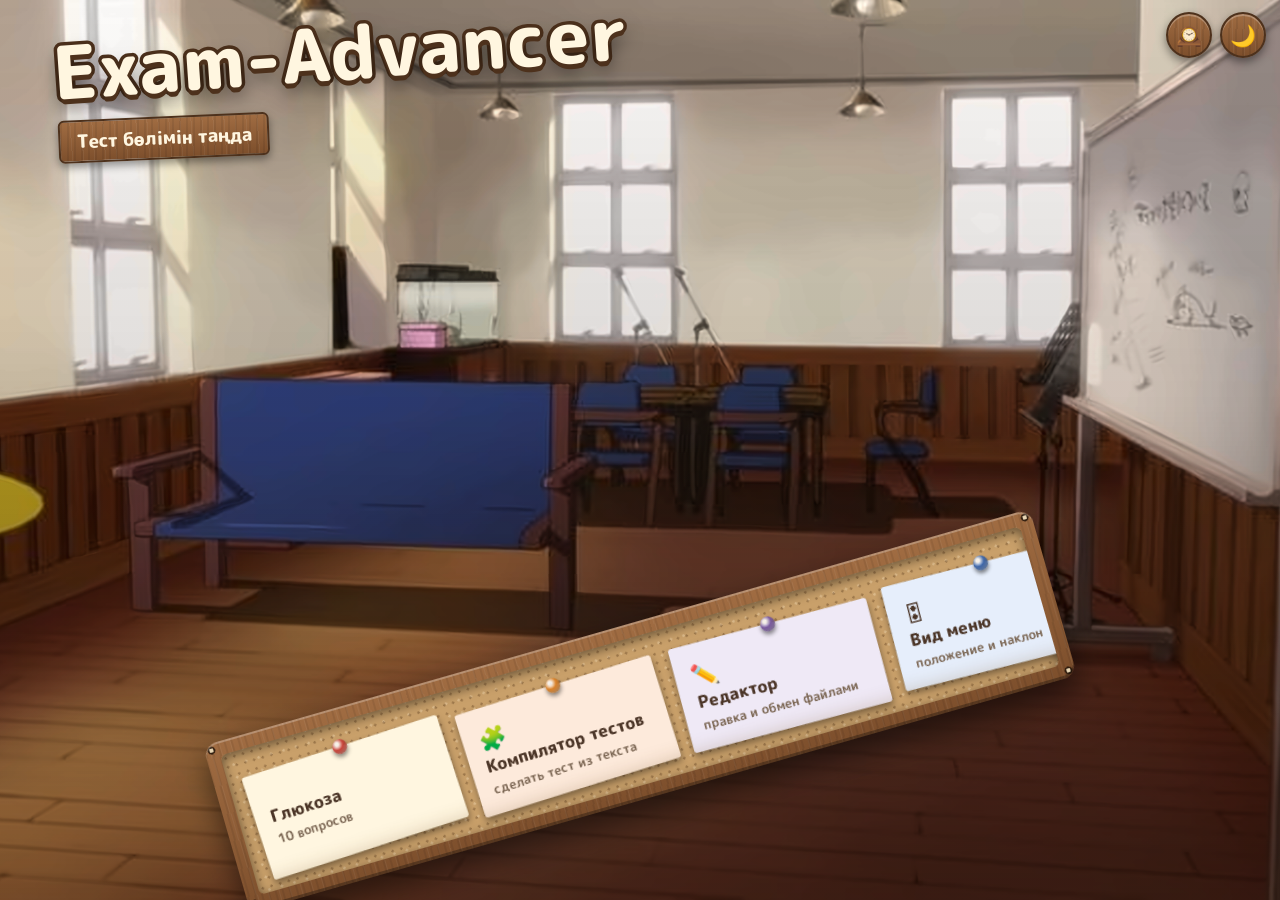
==== commit 8b7f580f: "new desig and able to return old design" ====
--- a/index.html
+++ b/index.html
@@ -4,24 +4,23 @@
     <meta charset="UTF-8">
     <!-- [НЕ УДАЛЯТЬ] viewport: без него медиа-запросы для телефона в style.css не сработают. -->
     <meta name="viewport" content="width=device-width, initial-scale=1">
-    <title>Esil Study | Тесты</title>
+    <title>Exam-Advancer | Тесты</title>
     <link rel="icon" href="data:,">
     <link rel="stylesheet" href="css/style.css">
-    <!-- [НЕ УДАЛЯТЬ] применяет тему до отрисовки (нет белой вспышки). Ключ 'theme' = Quiz.config.KEYS.theme -->
-    <script>try{if(localStorage.getItem('theme')==='dark')document.documentElement.setAttribute('data-theme','dark')}catch(e){}</script>
+    <!-- [НЕ УДАЛЯТЬ] до отрисовки применяет тему (ключ 'theme'), дизайн (ключ 'design') и включает «занавес» после перехода (ключ 'pt', см. js/transition.js). -->
+    <script>try{if(localStorage.getItem('theme')==='dark')document.documentElement.setAttribute('data-theme','dark');if(localStorage.getItem('design')==='classic')document.documentElement.setAttribute('data-design','classic');if(sessionStorage.getItem('pt')){sessionStorage.removeItem('pt');document.documentElement.classList.add('pt-arrive')}}catch(e){}</script>
 </head>
-<body>
-    <!-- [НЕ УДАЛЯТЬ] id="app": home.js рисует главную именно сюда.
-         Шапку и кнопку темы создаёт js/layout.js. -->
-    <div class="container" id="app"></div>
+<body class="scene-menu home-lock">
+    <!-- [НЕ УДАЛЯТЬ] id="app": home.js рисует главную именно сюда. -->
+    <div class="scene" id="app"></div>
 
-    <!-- [ПОРЯДОК ВАЖЕН] config → utils → store → layout → theme → auth → скрипт страницы. -->
+    <!-- [ПОРЯДОК ВАЖЕН] config → utils → store → layout → theme → transition → (assistant) → скрипт страницы. -->
     <script src="js/config.js"></script>
     <script src="js/utils.js"></script>
     <script src="js/store.js"></script>
     <script src="js/layout.js"></script>
     <script src="js/theme.js"></script>
-    <script src="js/auth.js"></script>
+    <script src="js/transition.js"></script>
     <script src="js/home.js"></script>
 </body>
 </html>
--- a/css/style.css
+++ b/css/style.css
@@ -1,461 +1,643 @@
+@import url('fonts.css');
 /* =====================================================================
-   css/style.css — единый стиль всех страниц («старый» зелёный дизайн Esil Study).
-
-   КАК ПОМЕНЯТЬ ЦВЕТА: правьте переменные в :root (светлая тема) и в
-   [data-theme="dark"] (тёмная). Больше нигде цвета «вручную» не нужны.
-
-   [НЕ УДАЛЯТЬ / НЕ ПЕРЕИМЕНОВЫВАТЬ] классы, которые создаёт JS:
-     .answer .multi .selected .correct .wrong .grid-question .current
-     .answered-correct .answered-wrong .answered .navigation-panel
-     .question-block .toast .answer-row .q-item .hot-bar .timer-bar
-   Если переименуете класс здесь — переименуйте и в js/*.js.
+   css/style.css — стиль «школьный класс» (по мотивам меню K-On! PSP):
+   фон-картинка кабинета, деревянные рамы, пробковая доска, бумажные записки,
+   мягкий округлый шрифт. Все цвета — в переменных ниже.
+
+   КАК ПОМЕНЯТЬ
+   • Фоны: images/classroom1.png (главное меню, компилятор), images/classroom2.png (тест).
+     Любые картинки с теми же именами подойдут (лучше от 1600 px по ширине).
+   • Цвета: переменные в :root (день) и [data-theme="dark"] (вечер).
+   • Шрифт: fonts/ (M PLUS Rounded 1c, лицензия OFL) — подключается в css/fonts.css.
+
+   [НЕ ПЕРЕИМЕНОВЫВАТЬ] классы, которые создаёт JS:
+     .dock .board-frame .cork .note .answer .multi .selected .correct .wrong
+     .grid-question .current .answered .answered-correct .answered-wrong
+     .navigation-panel .question-block .timer-bar .toast .q-item .curtain
    ===================================================================== */
 
 :root {
-  --primary-green: #28a745;
-  --dark-green: #1e7e34;
-  --light-green: #e8f5e9;
-
-  --bg: #f8f9fa;
-  --header-bg: #ffffff;
-  --text: #333333;
-  --text-strong: #111111;
-  --muted: #6b7280;
-  --card: #ffffff;
-  --card-hover: #e8f5e9;
-  --border: rgba(0, 0, 0, 0.1);
-  --zebra: #ffffff;
-  --input-bg: #ffffff;
-  --shadow: 0 4px 15px rgba(0, 0, 0, 0.08);
-
-  --primary: var(--primary-green);
-  --primary-hover: var(--dark-green);
-  --secondary: #6c757d;
-  --secondary-hover: #5a6268;
-  --success: #28a745;
-  --warning: #ffc107;
-  --danger: #dc3545;
-
-  --correct-bg: #d4edda;
-  --correct-text: #155724;
-  --wrong-bg: #f8d7da;
-  --wrong-text: #721c24;
-  --selected-bg: #e3f2fd;
-  --selected-accent: #2196f3;
-  --answered: #2196f3;
-  --current: #28a745;
-  --grid-idle: #ffffff;
+  --wood-1: #a06c42;
+  --wood-2: #7d4f2c;
+  --wood-dark: #4d311c;
+  --cork: #c9a06a;
+  --paper: #fff6e0;
+  --paper-2: #f6e8c9;
+  --ink: #4a3426;
+  --ink-soft: #7a6552;
+  --accent: #3f67a8;         /* синий — как диван и стулья в кабинете */
+  --accent-warm: #d9822b;
+  --ok: #6a9f5b;  --ok-bg: #dcebd2;  --ok-text: #2f5a28;
+  --bad: #c4504a; --bad-bg: #f6d7d2; --bad-text: #6b2723;
+
+  --text: var(--ink);
+  --muted: var(--ink-soft);
+  --card: var(--paper);
+  --card-hover: #fff0c8;
+  --border: #d8c4a0;
+  --input-bg: #fffdf6;
+  --shadow: 0 6px 16px rgba(40, 20, 8, 0.35);
+
+  /* для inline-стилей в JS */
+  --correct-bg: var(--ok-bg); --correct-text: var(--ok-text);
+  --wrong-bg: var(--bad-bg); --wrong-text: var(--bad-text);
+  --selected-bg: #dbe7fa; --selected-accent: var(--accent);
+
+  --wood-grain:
+    repeating-linear-gradient(92deg, rgba(0,0,0,.07) 0 2px, transparent 2px 7px),
+    repeating-linear-gradient(88deg, rgba(255,255,255,.05) 0 1px, transparent 1px 11px),
+    linear-gradient(180deg, var(--wood-1), var(--wood-2));
+  --tint: linear-gradient(180deg, rgba(255, 238, 210, 0.05) 0%, rgba(50, 28, 14, 0.15) 45%, rgba(40, 20, 8, 0.55) 100%);
+  --font: 'M PLUS Rounded 1c', 'Nunito', 'Segoe UI', Arial, sans-serif;
+  --d0: 0.05s;               /* задержка анимаций появления (увеличивается после перехода) */
   --box-opacity: 1;
 }
 
 [data-theme="dark"] {
-  --bg: #121212;
-  --header-bg: #1a1a1a;
-  --text: #e0e0e0;
-  --text-strong: #ffffff;
-  --muted: #a0a0a0;
-  --card: #1e1e1e;
-  --card-hover: #2a3d2e;
-  --border: rgba(255, 255, 255, 0.1);
-  --zebra: #1e1e1e;
-  --input-bg: #2a2a2a;
-  --light-green: #1e3a2a;
-  --shadow: 0 4px 15px rgba(0, 0, 0, 0.4);
-
-  --correct-bg: #1b4d2e;
-  --correct-text: #d4edda;
-  --wrong-bg: #5c1e23;
-  --wrong-text: #f8d7da;
-  --selected-bg: #1a3b5c;
-  --selected-accent: #4da3ff;
-  --grid-idle: #252525;
+  --wood-1: #7a4f2e;
+  --wood-2: #55361d;
+  --wood-dark: #2e1c0e;
+  --cork: #a07c4e;
+  --paper: #ece0c4;
+  --paper-2: #ddceaa;
+  --card-hover: #f3e3b8;
+  --border: #bfa97d;
+  --input-bg: #f7efd9;
+  --tint: linear-gradient(180deg, rgba(14, 18, 44, 0.62) 0%, rgba(10, 12, 32, 0.7) 100%);
 }
 
 /* ===== БАЗА ===== */
 * { box-sizing: border-box; margin: 0; padding: 0; }
-
+html { -webkit-text-size-adjust: 100%; }
 body {
-  font-family: 'Segoe UI', Arial, sans-serif;
-  background-color: var(--bg);
-  background-image: linear-gradient(to bottom right, rgba(255,255,255,0.1), rgba(0,0,0,0.1)), url('../esil-600x369.png');
-  background-size: cover; background-position: center; background-attachment: fixed;
-  color: var(--text); line-height: 1.5; min-height: 100vh;
-  display: flex; flex-direction: column;
-  transition: background-color 0.4s, color 0.4s;
-}
-[data-theme="dark"] body {
-  background-image: linear-gradient(rgba(18,18,18,0.88), rgba(18,18,18,0.88)), url('../esil-600x369.png');
-}
-
-.container { width: 100%; max-width: 900px; margin: 0 auto; padding: 20px; flex: 1; }
-
-h1 { color: var(--text-strong); margin-bottom: 20px; }
-h2 { color: var(--text-strong); }
-a { color: var(--primary-green); }
-.muted { color: var(--muted); }
+  font-family: var(--font); font-weight: 500; line-height: 1.55; color: var(--ink);
+  min-height: 100vh; background: #2a1e17 var(--scene, none) center / cover fixed no-repeat;
+}
+body::before { content: ''; position: fixed; inset: 0; z-index: -1; background: var(--tint); pointer-events: none; }
+body.scene-menu { --scene: url('../images/classroom1.png'); }
+body.scene-class { --scene: url('../images/classroom2.png'); }
+
+a { color: var(--accent); }
+.muted { color: var(--ink-soft); }
 .hidden { display: none !important; }
-@keyframes fadeIn { from { opacity: 0; transform: translateY(12px); } to { opacity: 1; transform: none; } }
-.fade-in { animation: fadeIn 0.4s ease-out; }
-
-/* ===== ШАПКА (hot-bar) — создаётся js/layout.js ===== */
-.hot-bar {
-  position: sticky; top: 0; z-index: 1000;
-  display: flex; align-items: center; justify-content: space-between; flex-wrap: wrap; gap: 12px;
-  min-height: 60px; padding: 8px 20px;
-  background: var(--header-bg); border-bottom: 3px solid var(--primary-green);
-  box-shadow: 0 2px 10px rgba(0, 0, 0, 0.1);
-}
-.logo-area { font-weight: bold; font-size: 1.3rem; letter-spacing: 0.5px; color: var(--primary-green); text-decoration: none; }
-.top-nav-links { display: flex; flex: 1; flex-wrap: wrap; gap: 10px; justify-content: center; align-items: center; }
-.nav-btn-text {
-  display: inline-block; padding: 8px 15px; border-radius: 12px; border: 2px solid transparent;
-  background: rgba(40, 167, 69, 0.1); color: var(--text); text-decoration: none;
-  font-size: 1rem; font-weight: 600; transition: all 0.25s ease;
-}
-.nav-btn-text:hover, .nav-btn-text.active {
-  background: rgba(40, 167, 69, 0.2); border-color: var(--primary-green); transform: translateY(-2px);
-}
-.nav-actions { display: flex; align-items: center; gap: 10px; }
-.nav-btn {
-  background: transparent; border: none; cursor: pointer; font-size: 1.5rem; padding: 8px; border-radius: 10px;
-  display: flex; align-items: center; justify-content: center; color: var(--text);
-  transition: transform 0.3s cubic-bezier(0.175, 0.885, 0.32, 1.275), background-color 0.3s;
-}
-.nav-btn:hover { background: var(--light-green); transform: translateY(-3px); }
-
-/* ===== КНОПКИ (ТОЛЬКО через класс .btn) ===== */
+h1, h2, h3 { font-weight: 800; }
+.container { width: 100%; max-width: 900px; margin: 0 auto; padding: 56px 20px 40px; }
+button { font-family: inherit; }
+
+/* ===== КНОПКА ТЕМЫ (создаёт layout.js) ===== */
+.fab {
+  position: fixed; top: 12px; right: 14px; z-index: 5000;
+  width: 46px; height: 46px; border-radius: 50%; cursor: pointer; font-size: 1.3rem;
+  background: var(--wood-grain); color: var(--paper); border: 2px solid var(--wood-dark);
+  box-shadow: 0 4px 10px rgba(0, 0, 0, 0.45), inset 0 2px 0 rgba(255,255,255,.25);
+  transition: transform 0.25s cubic-bezier(.3,1.6,.5,1);
+}
+.fab-design { right: 68px; }
+.fab:hover { transform: rotate(-12deg) scale(1.1); }
+.hot-bar { display: none; }   /* шапка видна только в старом дизайне */
+
+/* ===== ДЕРЕВЯННАЯ РАМА (общий приём) ===== */
+.framed, .question-block, .results-container, .panel, .timer-bar, .info-card {
+  border: 10px solid transparent; border-radius: 12px;
+  background-image: linear-gradient(var(--paper), var(--paper)), var(--wood-grain);
+  background-origin: padding-box, border-box; background-clip: padding-box, border-box;
+  box-shadow: 0 10px 24px rgba(0, 0, 0, 0.45);
+  color: var(--ink);
+}
+
+/* ===== КНОПКИ ===== */
 .btn {
   display: inline-flex; align-items: center; justify-content: center; gap: 6px;
-  padding: 11px 22px; font-size: 15px; font-weight: 600; font-family: inherit; cursor: pointer;
-  background: var(--secondary); color: #fff; border: 2px solid transparent; border-radius: 10px;
-  text-decoration: none; transition: all 0.2s ease;
-}
-.btn:hover:not(:disabled) { background: var(--secondary-hover); transform: translateY(-2px); }
+  padding: 10px 20px; font-size: 15px; font-weight: 800; cursor: pointer; text-decoration: none;
+  color: var(--paper); border: 2px solid var(--wood-dark); border-radius: 10px;
+  background: var(--wood-grain); text-shadow: 0 1px 0 rgba(0,0,0,.45);
+  box-shadow: 0 3px 0 var(--wood-dark), 0 6px 10px rgba(0,0,0,.3);
+  transition: transform 0.15s, box-shadow 0.15s, filter 0.15s;
+}
+.btn:hover:not(:disabled) { transform: translateY(-2px); filter: brightness(1.08); box-shadow: 0 5px 0 var(--wood-dark), 0 9px 12px rgba(0,0,0,.3); }
+.btn:active:not(:disabled) { transform: translateY(2px); box-shadow: 0 1px 0 var(--wood-dark); }
 .btn:disabled { opacity: 0.5; cursor: not-allowed; }
-.btn-primary, .btn-success { background: var(--primary-green); box-shadow: 0 4px 12px rgba(40, 167, 69, 0.25); }
-.btn-primary:hover:not(:disabled), .btn-success:hover:not(:disabled) { background: var(--dark-green); }
-.btn-warning { background: #dc3545; color: #fff; }
-.btn-warning:hover:not(:disabled) { background: #bd2130; }
-.btn-danger { background: var(--danger); }
-.btn-danger:hover:not(:disabled) { background: #bd2130; }
-.btn-ghost { background: var(--card); color: var(--text); border-color: var(--border); }
-.btn-ghost:hover:not(:disabled) { background: var(--card-hover); border-color: var(--primary-green); }
-.btn-small { padding: 5px 10px; font-size: 13px; border-radius: 8px; }
+.btn-ghost, .navigation-panel .btn {
+  background: var(--paper); color: var(--ink); text-shadow: none; border-color: #b98055;
+  box-shadow: 0 3px 0 #b98055, 0 6px 10px rgba(0,0,0,.2);
+}
+.btn-ghost:hover:not(:disabled), .navigation-panel .btn:hover:not(:disabled) { background: var(--card-hover); filter: none; box-shadow: 0 5px 0 #b98055, 0 9px 12px rgba(0,0,0,.2); }
+.btn-warning, .btn-danger, .navigation-panel .btn.btn-warning {
+  background: linear-gradient(180deg, #cf6256, #a8403a); color: #fff7ea; border-color: #6e2a25;
+  text-shadow: 0 1px 0 rgba(0,0,0,.4); box-shadow: 0 3px 0 #6e2a25, 0 6px 10px rgba(0,0,0,.3);
+}
+.navigation-panel .btn.finish-btn, .btn-success, .btn-primary { color: var(--paper); }
+.navigation-panel .btn.finish-btn { background: var(--wood-grain); border-color: var(--wood-dark); text-shadow: 0 1px 0 rgba(0,0,0,.45); box-shadow: 0 3px 0 var(--wood-dark), 0 6px 10px rgba(0,0,0,.3); }
+.btn-small { padding: 5px 12px; font-size: 13px; border-radius: 8px; }
+.btn-big { padding: 14px 38px; font-size: 1.1rem; border-radius: 14px; }
 .btn-icon { padding: 6px 10px; }
-.btn-big { padding: 14px 40px; font-size: 1.05rem; border-radius: 30px; }
-
-/* ===== КАРТОЧКИ ===== */
-.info-card, .info-block, .panel, .auth-box {
-  background: var(--card); border-radius: 14px; box-shadow: var(--shadow); color: var(--text);
-  border-bottom: 4px solid var(--primary-green);
-}
-.info-card { padding: 25px 30px; margin-bottom: 20px; }
-.info-block { margin-top: 24px; padding: 20px; color: var(--muted); }
-.info-block .btn { margin-top: 10px; margin-right: 8px; }
-.auth-box { max-width: 380px; margin: 14vh auto 0; text-align: center; padding: 40px; }
-.auth-box .btn { margin-top: 20px; }
-.main-title { font-size: 2.4rem; color: var(--primary-green); margin-bottom: 6px; }
-
-.badge { display: inline-block; padding: 3px 12px; border-radius: 15px; font-size: 12px; color: #fff; background: var(--primary-green); }
-.badge-gray { background: var(--secondary); }
-.badge-blue { background: #2196f3; }
-.badge-orange { background: #fd7e14; }
-
-.notice {
-  padding: 10px 14px; margin: 0 0 15px; border-radius: 10px; font-size: 14px;
-  background: #fff3cd; color: #664d03; border: 1px solid #ffecb5;
-}
-[data-theme="dark"] .notice { background: #3d3410; color: #ffe69c; border-color: #665a1a; }
-.notice ul { margin: 6px 0 0 18px; }
-
-/* ===== ГЛАВНАЯ: карточки дисциплин ===== */
-.categories { display: grid; gap: 15px; margin-top: 10px; }
-.categories a {
-  display: block; padding: 20px; text-decoration: none; font-weight: 500; font-size: 1.1rem; text-align: left;
-  background: var(--card); color: var(--text); border-left: 5px solid var(--primary-green);
-  border-radius: 15px; box-shadow: var(--shadow); transition: all 0.25s ease;
-}
-.categories a:hover { transform: translateX(10px) translateY(-2px); background: var(--card-hover); }
-.categories a small { display: block; margin-top: 4px; color: var(--muted); font-size: 13px; font-weight: 400; }
-
-/* ===== ТЕСТ: оболочка и настройки ===== */
-#quiz-wrapper { transition: background 0.3s; }
+
+/* =====================================================================
+   ГЛАВНОЕ МЕНЮ
+   ===================================================================== */
+body.home-lock { overflow: hidden; }   /* только главная: доска не должна прокручиваться; остальные страницы листаются */
+.scene { position: fixed; inset: 0; }
+
+.game-title {
+  position: fixed; top: 4vh; left: 4vw; z-index: 15; max-width: 80vw;
+  rotate: -4deg; transform-origin: left top; pointer-events: none;
+  animation: titleIn 0.7s var(--d0) cubic-bezier(.2,1.2,.4,1) backwards;
+}
+.scene[data-side="top"] .game-title { top: auto; bottom: 4vh; }
+.scene[data-side="left"] .game-title { left: auto; right: 4vw; top: 11vh; transform-origin: right top; text-align: right; }
+.game-title h1 {
+  font-size: clamp(2.4rem, 8vw, 4.6rem); line-height: 1; margin: 0; font-weight: 800; letter-spacing: 1px;
+  color: #fff6e0; -webkit-text-stroke: 7px #4d311c; paint-order: stroke fill;
+  text-shadow: 0 5px 0 #4d311c, 0 10px 18px rgba(0, 0, 0, 0.5);
+}
+.game-title p {
+  display: inline-block; margin-top: 14px; padding: 5px 16px; font-weight: 800; font-size: clamp(0.9rem, 2.6vw, 1.15rem);
+  color: var(--paper); background: var(--wood-grain); border: 2px solid var(--wood-dark); border-radius: 6px;
+  box-shadow: 0 4px 8px rgba(0,0,0,.4); rotate: 1.5deg;
+}
+.game-notice {
+  position: fixed; z-index: 16; top: 22vh; left: 4vw; max-width: min(420px, 86vw);
+  padding: 10px 14px; border-radius: 6px; font-size: 13px; background: var(--paper); color: var(--bad-text);
+  border-left: 5px solid var(--bad); box-shadow: var(--shadow);
+}
+.game-notice ul { margin: 4px 0 0 18px; }
+
+/* --- наклонная панель с кнопками --- */
+.dock { position: fixed; z-index: 20; --angle-n: -16; rotate: calc(var(--angle-n) * 1deg); }
+.dock[data-flow="row"] { width: min(86vw, 860px); }
+.dock[data-flow="column"] { width: min(330px, 80vw); height: min(68vh, 560px); }
+.dock[data-side="bottom"] { left: 50%; bottom: calc(40px + 7vh); translate: -50% 0; }
+.dock[data-side="top"] { left: 50%; top: calc(40px + 9vh); translate: -50% 0; }
+.dock[data-side="left"] { left: 6vw; top: 50%; translate: 0 -50%; }
+.dock[data-side="right"] { right: 6vw; top: 50%; translate: 0 -50%; }
+.dock[data-side="bottom"] { --from: translateY(130%); }
+.dock[data-side="top"] { --from: translateY(-130%); }
+.dock[data-side="left"] { --from: translateX(-130%); }
+.dock[data-side="right"] { --from: translateX(130%); }
+
+.board-frame {
+  position: relative; height: 100%; padding: 14px; border-radius: 14px;
+  background-image:
+    radial-gradient(circle at 7px 7px, #e8d6b4 0 2px, #2d1b0d 2.5px 3.5px, transparent 4px),
+    radial-gradient(circle at calc(100% - 7px) 7px, #e8d6b4 0 2px, #2d1b0d 2.5px 3.5px, transparent 4px),
+    radial-gradient(circle at 7px calc(100% - 7px), #e8d6b4 0 2px, #2d1b0d 2.5px 3.5px, transparent 4px),
+    radial-gradient(circle at calc(100% - 7px) calc(100% - 7px), #e8d6b4 0 2px, #2d1b0d 2.5px 3.5px, transparent 4px),
+    var(--wood-grain);
+  box-shadow: 0 14px 30px rgba(0,0,0,.55), inset 0 2px 0 rgba(255,255,255,.25), inset 0 -3px 0 rgba(0,0,0,.3);
+  animation: dockIn 0.8s var(--d0) cubic-bezier(.2,1.1,.35,1) backwards;
+}
+.cork {
+  height: 100%; display: flex; gap: 16px; padding: 24px 16px 14px; border-radius: 6px;
+  background-color: var(--cork);
+  background-image: radial-gradient(rgba(80,48,20,.35) 1px, transparent 1.5px), radial-gradient(rgba(255,235,200,.35) 1px, transparent 1.5px);
+  background-size: 9px 9px, 13px 13px; background-position: 0 0, 4px 6px;
+  box-shadow: inset 0 3px 12px rgba(0,0,0,.5);
+  scrollbar-width: thin; scrollbar-color: var(--wood-2) transparent;
+}
+.dock[data-flow="row"] .cork { flex-direction: row; overflow-x: auto; overflow-y: hidden; align-items: stretch; }
+.dock[data-flow="column"] .cork { flex-direction: column; overflow-y: auto; overflow-x: hidden; }
+
+/* --- записка --- */
+.note {
+  --paper: #fff6e0; --pin: #c8453b; --r: 0deg;
+  position: relative; display: flex; flex-direction: column; justify-content: center; gap: 4px; text-align: left;
+  flex: 0 0 auto; min-height: 96px; padding: 22px 16px 14px;
+  background: var(--paper); color: var(--ink); border: 0; border-radius: 3px; font: inherit;
+  box-shadow: 0 4px 7px rgba(0,0,0,.4), inset 0 -18px 18px -18px rgba(120,80,30,.25);
+  transform: rotate(var(--r)); transition: transform 0.2s cubic-bezier(.3,1.6,.5,1), box-shadow 0.2s;
+  animation: noteDrop 0.55s calc(var(--d0) + 0.45s + var(--i, 0) * 0.08s) cubic-bezier(.2,1.5,.4,1) backwards;
+  cursor: pointer; text-decoration: none;
+}
+.dock[data-flow="row"] .note { width: clamp(150px, 24vw, 205px); }
+.dock[data-flow="column"] .note { width: 100%; }
+.note::before {
+  content: ''; position: absolute; top: -7px; left: 50%; width: 15px; height: 15px; margin-left: -7px; border-radius: 50%;
+  background: radial-gradient(circle at 35% 30%, rgba(255,255,255,.85) 0 12%, var(--pin) 42%, rgba(0,0,0,.45) 110%);
+  box-shadow: 0 3px 4px rgba(0,0,0,.45);
+}
+.note:hover, .note:focus-visible { transform: rotate(0deg) translateY(-7px) scale(1.05); box-shadow: 0 14px 18px rgba(0,0,0,.45); z-index: 2; outline: none; }
+.note.t2 { --paper: #e6eefb; --pin: #3f67a8; }
+.note.t3 { --paper: #fdeadb; --pin: #d9822b; }
+.note.t4 { --paper: #efe9f6; --pin: #7a5a9e; }
+.note-title { font-weight: 800; font-size: 1.05rem; line-height: 1.25; overflow-wrap: anywhere; color: var(--ink); text-decoration: none; }
+a.note .note-title, a.note .note-sub { text-decoration: none; }
+.note-sub { font-size: 0.8rem; color: var(--ink-soft); font-weight: 700; }
+.note-link { text-decoration: none; display: flex; flex-direction: column; gap: 4px; }
+.note-link::after { content: ''; position: absolute; inset: 0; }
+.note-del {
+  position: absolute; z-index: 3; top: 8px; right: 6px; width: 24px; height: 24px; border-radius: 50%; border: 0;
+  background: transparent; color: var(--ink-soft); font-size: 14px; cursor: pointer; opacity: 0.55;
+}
+.note-del:hover { opacity: 1; background: var(--bad-bg); color: var(--bad-text); }
+.note-ico { font-size: 1.4rem; line-height: 1; }
+
+/* --- окно настроек вида --- */
+.sheet-back { position: fixed; inset: 0; z-index: 4000; display: flex; align-items: center; justify-content: center; padding: 16px;
+  background: rgba(20, 10, 4, 0.55); animation: fadeOnly 0.2s; }
+.sheet { max-width: 440px; width: 100%; padding: 22px; border-radius: 12px; animation: noteIn 0.35s cubic-bezier(.2,1.4,.4,1); }
+.sheet h3 { margin-bottom: 14px; }
+.sheet .group { margin-bottom: 14px; }
+.sheet .group > b { display: block; margin-bottom: 6px; font-size: 14px; color: var(--ink-soft); }
+.chips { display: flex; flex-wrap: wrap; gap: 8px; }
+.chip, .setup-size-btn, .setup-time-btn {
+  padding: 8px 16px; border-radius: 999px; font-size: 14px; font-weight: 800; cursor: pointer;
+  background: var(--paper); color: var(--ink); border: 2px solid #b98055; transition: all 0.15s;
+}
+.chip:hover, .setup-size-btn:hover, .setup-time-btn:hover { background: var(--card-hover); transform: translateY(-2px); }
+.chip.on, .setup-size-btn.active, .setup-time-btn.active {
+  background: var(--wood-grain); color: var(--paper); border-color: var(--wood-dark); text-shadow: 0 1px 0 rgba(0,0,0,.4);
+}
+.setup-size-btn { border-radius: 10px; padding: 10px 18px; }
+
+/* =====================================================================
+   СТРАНИЦЫ ТЕСТА И КОМПИЛЯТОРА
+   ===================================================================== */
+#quiz-wrapper.bg-full { background: rgba(255, 246, 224, 0.92); }
 #quiz-wrapper.layout-left .container { max-width: 100%; margin: 0; }
-#quiz-wrapper.bg-full { background: var(--card); }
 #quiz-wrapper .question-block, #quiz-wrapper .results-container,
 #quiz-wrapper .question-grid, #quiz-wrapper .timer-bar { opacity: var(--box-opacity); }
 
-h2#categoryTitle {
-  font-size: 24px; font-weight: 600; color: var(--primary-green);
-  margin-bottom: 20px; padding: 18px 24px; background: var(--card); border-radius: 14px;
-  box-shadow: var(--shadow); border-bottom: 4px solid var(--primary-green);
-}
-
-.question-block {
-  background: var(--card); border-radius: 14px; padding: 25px; margin-bottom: 20px;
-  box-shadow: var(--shadow); border-left: 4px solid var(--primary-green);
-}
-.question-block h3 {
-  font-size: 14px; margin-bottom: 12px; font-weight: 500; opacity: 0.6;
-  text-transform: uppercase; letter-spacing: 0.5px; color: var(--text);
-}
-.question-text { font-size: 18px; margin-bottom: 18px; font-weight: 500; line-height: 1.6; color: var(--text); white-space: pre-wrap; }
-.question-hint { font-size: 13px; color: var(--muted); margin: -8px 0 14px; }
-
-.setup-title { margin-bottom: 16px; }
-.setup-label { margin: 0 0 10px; font-weight: 600; }
-.setup-section { margin-top: 22px; padding-top: 20px; border-top: 1px solid var(--border); }
+h2#categoryTitle, .info-card h1 {
+  display: inline-block; max-width: 100%; margin-bottom: 20px; padding: 12px 24px; rotate: -1.5deg;
+  font-size: 1.5rem; font-weight: 800; color: var(--paper); text-shadow: 0 2px 0 rgba(0,0,0,.5);
+  background: var(--wood-grain); border: 2px solid var(--wood-dark); border-radius: 8px; box-shadow: 0 6px 12px rgba(0,0,0,.45);
+  animation: plankIn 0.6s var(--d0) cubic-bezier(.2,1.3,.4,1) backwards;
+}
+.info-card { padding: 18px 22px; margin-bottom: 20px; animation: noteIn 0.5s var(--d0) backwards; }
+.info-card h1 { display: inline-block; margin-bottom: 10px; font-size: 1.7rem; }
+.info-card p { color: var(--ink-soft); }
+
+.question-block { padding: 22px; margin-bottom: 20px; }
+.question-block.enter, .fade-in { animation: noteIn 0.45s cubic-bezier(.2,1.2,.4,1) backwards; }
+.question-block h3 { font-size: 13px; margin-bottom: 10px; font-weight: 800; color: var(--ink-soft); letter-spacing: 1px; text-transform: uppercase; }
+.question-text { font-size: 1.15rem; margin-bottom: 18px; font-weight: 700; line-height: 1.6; white-space: pre-wrap; }
+.question-hint { font-size: 13px; color: var(--ink-soft); margin: -8px 0 14px; }
+
+/* --- варианты ответа: бумажные полоски --- */
+.answers { display: flex; flex-direction: column; gap: 10px; }
+.answer {
+  position: relative; display: block; width: 100%; min-height: 52px; padding: 12px 18px 12px 54px; text-align: left;
+  font: inherit; font-size: 1rem; color: var(--ink); cursor: pointer;
+  background: #fffdf6; border: 2px solid var(--border); border-radius: 8px;
+  box-shadow: 0 2px 0 var(--border); transition: all 0.18s ease;
+}
+.answer::before {
+  content: ''; position: absolute; left: 16px; top: 50%; translate: 0 -50%; width: 20px; height: 20px;
+  border: 2px solid #9c7a55; border-radius: 50%; background: #fff; transition: all 0.18s;
+}
+.answer.multi::before { border-radius: 5px; }
+.answer:hover:not(:disabled) { background: var(--card-hover); border-color: #b98055; transform: translateX(5px) rotate(-0.3deg); }
+.answer:disabled { cursor: default; }
+.answer.selected { background: var(--selected-bg); border-color: var(--accent); box-shadow: 0 2px 0 var(--accent); }
+.answer.selected::before { border-color: var(--accent); background: var(--accent); box-shadow: inset 0 0 0 3px #fff; }
+.answer.correct { background: var(--ok-bg) !important; border-color: var(--ok) !important; color: var(--ok-text) !important; font-weight: 800; box-shadow: 0 2px 0 var(--ok); }
+.answer.correct::before { border-color: var(--ok); background: var(--ok); box-shadow: inset 0 0 0 3px var(--ok-bg); }
+.answer.wrong { background: var(--bad-bg) !important; border-color: var(--bad) !important; color: var(--bad-text) !important; box-shadow: 0 2px 0 var(--bad); animation: shake 0.35s; }
+.answer.wrong::before { border-color: var(--bad); background: var(--bad); box-shadow: inset 0 0 0 3px var(--bad-bg); }
+.answer:disabled:not(.correct):not(.wrong):not(.selected) { color: var(--ink); }
+.answer.locked { opacity: 0.75; }
+.confirm-row { margin-top: 14px; }
+.explanation { margin-top: 15px; padding: 12px 15px; border-radius: 6px; font-size: 15px; background: var(--paper-2); border-left: 5px solid var(--accent-warm); white-space: pre-wrap; }
+
+/* --- настройка теста --- */
+.setup-title { margin-bottom: 14px; }
+.setup-label { margin: 0 0 10px; font-weight: 800; }
+.setup-section { margin-top: 20px; padding-top: 18px; border-top: 2px dashed var(--border); }
 .setup-row { display: flex; flex-wrap: wrap; gap: 10px; align-items: center; }
-.setup-size-btn, .setup-time-btn {
-  padding: 11px 20px; border: 2px solid var(--border); border-radius: 10px;
-  background: var(--card); color: var(--text); font: inherit; font-size: 0.95rem; font-weight: 600;
-  cursor: pointer; transition: all 0.2s ease;
-}
-.setup-time-btn { padding: 7px 14px; font-size: 0.85rem; border-radius: 8px; }
-.setup-size-btn:hover, .setup-time-btn:hover { border-color: var(--primary-green); background: var(--card-hover); transform: translateY(-2px); }
-.setup-size-btn.active, .setup-time-btn.active {
-  background: var(--primary-green); color: #fff; border-color: var(--primary-green);
-  box-shadow: 0 4px 12px rgba(40, 167, 69, 0.3);
-}
 .setup-custom input[type="number"] { width: 170px; }
 .setup-check { display: flex; align-items: flex-start; gap: 10px; cursor: pointer; }
-.setup-check input { width: 20px; height: 20px; margin-top: 2px; flex: none; accent-color: var(--primary-green); cursor: pointer; }
-.setup-check small { display: block; color: var(--muted); font-size: 13px; margin-top: 2px; }
+.setup-check input { width: 20px; height: 20px; margin-top: 3px; flex: none; accent-color: var(--wood-2); cursor: pointer; }
+.setup-check small { display: block; color: var(--ink-soft); font-size: 13px; margin-top: 2px; font-weight: 500; }
 .setup-sub { margin-top: 14px; padding-left: 30px; }
-.time-value { font-size: 1.2rem; font-weight: 700; color: var(--primary-green); min-width: 70px; }
-input[type="range"] { accent-color: var(--primary-green); width: 220px; max-width: 100%; }
-.setup-start { margin-top: 26px; }
-.exam-box { margin-top: 16px; padding: 14px 16px; border-radius: 12px; background: var(--light-green); border: 2px dashed var(--primary-green); }
-
-/* ===== ТАЙМЕР-БАР ===== */
-.timer-bar {
-  position: sticky; top: 70px; z-index: 900;
-  display: flex; align-items: center; flex-wrap: wrap; gap: 10px;
-  background: var(--card); border: 2px solid var(--primary-green); border-radius: 10px;
-  padding: 10px 18px; margin-bottom: 16px; box-shadow: var(--shadow);
-  font-size: 1.2rem; font-weight: 700; font-family: 'Courier New', monospace;
-}
-.timer-bar .mode-badge {
-  font-family: 'Segoe UI', Arial, sans-serif; font-size: 0.8rem; font-weight: 700;
-  padding: 3px 10px; border-radius: 12px; background: #fd7e14; color: #fff;
-}
-.timer-bar .timer-sep { color: var(--primary-green); font-weight: 300; }
-.timer-bar .timer-total { opacity: 0.6; }
-.timer-bar .timer-left { color: var(--primary-green); transition: color 0.5s; }
-.timer-bar .timer-left.warn { color: #e0a800; }
-.timer-bar .timer-left.danger { color: #dc3545; }
-.timer-bar .timer-note { margin-left: auto; font-family: 'Segoe UI', Arial, sans-serif; font-size: 0.85rem; font-weight: 500; color: var(--muted); }
-.timer-bar.expired { border-color: #dc3545; background: rgba(220, 53, 69, 0.08); }
-
-/* ===== ВАРИАНТЫ ОТВЕТОВ ===== */
-.answers { display: flex; flex-direction: column; gap: 10px; }
-.answer {
-  position: relative; display: block; width: 100%; min-height: 54px;
-  padding: 14px 20px 14px 56px; text-align: left; font: inherit; font-size: 1rem;
-  color: var(--text); background: var(--card); cursor: pointer;
-  border: 2px solid var(--border); border-radius: 10px; transition: all 0.2s ease;
-}
-.answer::before {
-  content: ''; position: absolute; left: 18px; top: 50%; transform: translateY(-50%);
-  width: 18px; height: 18px; border: 2px solid #999; border-radius: 50%; background: var(--card); transition: all 0.2s;
-}
-.answer.multi::before { border-radius: 4px; }
-.answer:hover:not(:disabled) { background: var(--card-hover); border-color: var(--primary-green); transform: translateX(4px); }
-.answer:disabled { cursor: default; }
-.answer.selected { background: var(--selected-bg); border-color: var(--selected-accent); }
-.answer.selected::before { border-color: var(--selected-accent); background: var(--selected-accent); box-shadow: inset 0 0 0 3px var(--card); }
-.answer.correct { background: var(--correct-bg) !important; border-color: #28a745 !important; color: var(--correct-text) !important; font-weight: 600; }
-.answer.correct::before { border-color: #28a745; background: #28a745; box-shadow: inset 0 0 0 3px var(--correct-bg); }
-.answer.wrong { background: var(--wrong-bg) !important; border-color: #dc3545 !important; color: var(--wrong-text) !important; }
-.answer.wrong::before { border-color: #dc3545; background: #dc3545; box-shadow: inset 0 0 0 3px var(--wrong-bg); }
-.answer:disabled:not(.correct):not(.wrong):not(.selected) { color: var(--text); }
-.answer.locked { opacity: 0.75; }
-
-.confirm-row { margin-top: 14px; }
-.explanation {
-  margin-top: 15px; padding: 12px 15px; border-radius: 8px; font-size: 15px;
-  background: var(--light-green); border-left: 4px solid var(--primary-green); white-space: pre-wrap;
-}
-
-/* ===== НАВИГАЦИЯ ===== */
-.navigation-panel { display: flex; flex-wrap: wrap; gap: 10px; margin: 0 0 16px; }
-.navigation-panel .btn { background: var(--card); color: var(--text); border-color: var(--border); }
-.navigation-panel .btn:hover:not(:disabled) { background: var(--card-hover); border-color: var(--primary-green); }
-.navigation-panel .btn.finish-btn { background: var(--primary-green); color: #fff; border-color: var(--primary-green); }
-.navigation-panel .btn.finish-btn:hover:not(:disabled) { background: var(--dark-green); }
-.navigation-panel .btn.btn-warning { background: #dc3545; color: #fff; border-color: #dc3545; }
-.navigation-panel .btn.btn-warning:hover:not(:disabled) { background: #bd2130; }
-
-.question-grid-label { font-size: 11px; font-weight: 700; text-transform: uppercase; letter-spacing: 1px; opacity: 0.5; margin: 6px 0 8px; }
-.question-grid { padding: 16px; margin-bottom: 20px; background: var(--card); border-radius: 12px; box-shadow: var(--shadow); }
+.time-value { font-size: 1.2rem; font-weight: 800; color: var(--accent); min-width: 70px; }
+input[type="range"] { accent-color: var(--wood-2); width: 220px; max-width: 100%; }
+.setup-start { margin-top: 24px; }
+.exam-box { margin-top: 12px; padding: 14px 16px; border-radius: 10px; background: var(--paper-2); border: 2px dashed var(--accent-warm); }
+
+/* --- таймер --- */
+.timer-bar { position: sticky; top: 8px; z-index: 900; display: flex; align-items: center; flex-wrap: wrap; gap: 10px; padding: 8px 16px; margin-bottom: 16px; font-size: 1.2rem; font-weight: 800; }
+.timer-bar .mode-badge { font-size: 0.8rem; padding: 3px 12px; border-radius: 12px; background: var(--accent-warm); color: #fff; }
+.timer-bar .timer-sep { color: var(--ink-soft); font-weight: 400; }
+.timer-bar .timer-total { opacity: 0.55; }
+.timer-bar .timer-left { color: var(--accent); transition: color 0.4s; font-variant-numeric: tabular-nums; }
+.timer-bar .timer-left.warn { color: #c98100; }
+.timer-bar .timer-left.danger { color: var(--bad); animation: pulse 1s infinite; }
+.timer-bar .timer-note { margin-left: auto; font-size: 0.85rem; font-weight: 700; color: var(--ink-soft); }
+.timer-bar.expired { filter: saturate(1.4) hue-rotate(-10deg); }
+
+/* --- навигация и сетка --- */
+.navigation-panel { display: flex; flex-wrap: wrap; gap: 12px; margin: 0 0 18px; }
+.question-grid { padding: 14px 16px; margin-bottom: 20px; border-radius: 10px; background: rgba(255, 246, 224, 0.94); box-shadow: var(--shadow); border: 2px solid #b98055; }
+.question-grid-label { font-size: 11px; font-weight: 800; letter-spacing: 1px; text-transform: uppercase; color: var(--ink-soft); margin-bottom: 8px; }
 .grid { display: flex; flex-wrap: wrap; gap: 8px; }
 .grid-question {
   width: 38px; height: 38px; display: flex; align-items: center; justify-content: center; flex-shrink: 0;
-  font: inherit; font-size: 13px; font-weight: 600; cursor: pointer;
-  border: 2px solid var(--border); border-radius: 8px; background: var(--grid-idle); color: var(--text);
-  transition: all 0.2s ease;
-}
-.grid-question:hover { transform: scale(1.12); border-color: var(--primary-green); }
-.grid-question.answered { background: var(--answered); border-color: var(--answered); color: #fff; }
-.grid-question.answered-correct { background: #28a745; border-color: #28a745; color: #fff; }
-.grid-question.answered-wrong { background: #dc3545; border-color: #dc3545; color: #fff; }
-.grid-question.current { border-color: var(--primary-green); box-shadow: 0 0 0 3px rgba(40, 167, 69, 0.35); }
-.grid-question.current:not(.answered):not(.answered-correct):not(.answered-wrong) { background: var(--light-green); color: var(--dark-green); }
-[data-theme="dark"] .grid-question.current:not(.answered):not(.answered-correct):not(.answered-wrong) { color: #fff; }
-.grid-question.skipped { border-color: #ffc107; }
-.grid-question.static { cursor: default; }
-.grid-question.static:hover { transform: none; }
-
-/* ===== РЕЗУЛЬТАТЫ ===== */
-.results-container {
-  max-width: 760px; margin: 0 auto 20px; padding: 32px;
-  background: var(--card); border-radius: 14px; box-shadow: var(--shadow); border-top: 5px solid var(--primary-green);
-}
+  font: inherit; font-size: 13px; font-weight: 800; cursor: pointer; color: var(--ink);
+  background: #fffdf6; border: 2px solid var(--border); border-radius: 8px; transition: all 0.15s;
+}
+.grid-question:hover { transform: translateY(-3px) rotate(-4deg); border-color: #b98055; }
+.grid-question.answered { background: var(--accent); border-color: var(--accent); color: #fff; }
+.grid-question.answered-correct { background: var(--ok); border-color: var(--ok); color: #fff; }
+.grid-question.answered-wrong { background: var(--bad); border-color: var(--bad); color: #fff; }
+.grid-question.skipped { border-color: #e0a63a; background: #fff1cc; }
+.grid-question.current { box-shadow: 0 0 0 3px var(--accent-warm); }
+
+/* --- результаты --- */
+.results-container { max-width: 760px; margin: 0 auto 20px; padding: 28px; }
 .results-emoji { font-size: 3rem; text-align: center; }
-.results-title { text-align: center; font-size: 28px; margin-bottom: 6px; }
-.results-percent { text-align: center; font-size: 3.4rem; font-weight: bold; color: var(--primary-green); margin: 10px 0 18px; }
-.results-alert { text-align: center; color: #dc3545; font-weight: 700; margin-bottom: 8px; }
-.stat-item {
-  display: flex; justify-content: space-between; align-items: center; gap: 10px;
-  padding: 14px 16px; margin-bottom: 10px; border-radius: 8px;
-  background: var(--bg); border: 1px solid var(--border); border-left: 5px solid var(--secondary);
-}
-.stat-item.correct { border-left-color: var(--primary-green); }
-.stat-item.wrong { border-left-color: #dc3545; }
-.stat-item.skipped { border-left-color: #ffc107; }
-.stat-item.total { border-left-color: #2196f3; font-weight: bold; }
-.stat-value { font-weight: bold; font-size: 1.1rem; color: var(--text-strong); }
-.results-actions { display: flex; gap: 12px; justify-content: center; margin-top: 28px; flex-wrap: wrap; }
-
-.review { margin-top: 26px; }
+.results-title { text-align: center; font-size: 1.7rem; margin-bottom: 6px; }
+.results-percent { text-align: center; font-size: 3.4rem; font-weight: 800; color: var(--accent); margin: 8px 0 18px; }
+.results-alert { text-align: center; color: var(--bad); font-weight: 800; margin-bottom: 8px; }
+.stat-item { display: flex; justify-content: space-between; align-items: center; gap: 10px; padding: 12px 16px; margin-bottom: 10px; border-radius: 8px; background: #fffdf6; border: 2px solid var(--border); border-left: 6px solid #9c7a55; }
+.stat-item.correct { border-left-color: var(--ok); }
+.stat-item.wrong { border-left-color: var(--bad); }
+.stat-item.skipped { border-left-color: #e0a63a; }
+.stat-item.total { border-left-color: var(--accent); font-weight: 800; }
+.stat-value { font-weight: 800; font-size: 1.1rem; }
+.results-actions { display: flex; gap: 12px; justify-content: center; margin-top: 26px; flex-wrap: wrap; }
+.review { margin-top: 24px; }
 .review-head { display: flex; justify-content: space-between; align-items: center; flex-wrap: wrap; gap: 10px; margin-bottom: 12px; }
-.review-head h3 { font-size: 18px; }
-.review-filter { display: flex; gap: 6px; }
+.review-filter { display: flex; gap: 8px; }
 .review-filter .btn { padding: 6px 14px; font-size: 13px; }
-.review details { margin-bottom: 8px; border: 1px solid var(--border); border-left-width: 5px; border-radius: 8px; background: var(--bg); }
-.review details.is-ok { border-left-color: var(--primary-green); }
-.review details.is-bad { border-left-color: #dc3545; }
-.review details.is-skip { border-left-color: #ffc107; }
-.review summary { padding: 10px 14px; cursor: pointer; overflow-wrap: anywhere; }
+.review-grid { background: transparent; box-shadow: none; border: 0; padding: 14px 0 4px; }
+.review details { margin-bottom: 8px; border: 2px solid var(--border); border-left-width: 6px; border-radius: 8px; background: #fffdf6; }
+.review details.is-ok { border-left-color: var(--ok); }
+.review details.is-bad { border-left-color: var(--bad); }
+.review details.is-skip { border-left-color: #e0a63a; }
+.review summary { padding: 10px 14px; cursor: pointer; overflow-wrap: anywhere; font-weight: 700; }
 .review .review-body { padding: 0 14px 12px; font-size: 14px; }
 .review ul.rv { list-style: none; margin: 6px 0 0; }
 .review ul.rv li { padding: 6px 10px; margin-bottom: 4px; border-radius: 6px; border: 1px solid var(--border); overflow-wrap: anywhere; }
-.review ul.rv li.rv-right { background: var(--correct-bg); color: var(--correct-text); border-color: #28a745; }
-.review ul.rv li.rv-bad { background: var(--wrong-bg); color: var(--wrong-text); border-color: #dc3545; }
-.review .rv-note { margin-top: 6px; color: var(--muted); font-size: 13px; }
-.review-grid { margin: 14px 0 4px; }
-
-/* ===== ФОРМЫ (админка / компилятор) ===== */
-.admin-layout { display: grid; grid-template-columns: 280px 1fr; gap: 20px; align-items: start; }
+.review ul.rv li.rv-right { background: var(--ok-bg); color: var(--ok-text); border-color: var(--ok); }
+.review ul.rv li.rv-bad { background: var(--bad-bg); color: var(--bad-text); border-color: var(--bad); }
+.review .rv-note { margin-top: 6px; color: var(--ink-soft); font-size: 13px; }
+
+/* --- формы (компилятор) --- */
 .panel { padding: 18px; margin-bottom: 16px; }
-.panel h3 { margin-bottom: 10px; font-size: 17px; color: var(--text-strong); }
-.toolbar { display: flex; flex-wrap: wrap; gap: 8px; margin-bottom: 16px; align-items: center; }
-
-.disc-item {
-  display: block; width: 100%; text-align: left; font: inherit; cursor: pointer;
-  padding: 10px 12px; margin-bottom: 6px; border-radius: 10px;
-  background: var(--card); color: var(--text); border: 2px solid var(--border);
-}
-.disc-item:hover { background: var(--card-hover); }
-.disc-item.active { border-color: var(--primary-green); box-shadow: inset 4px 0 0 var(--primary-green); }
-.disc-item small { display: block; color: var(--muted); }
-
-label.field { display: block; margin-bottom: 12px; font-size: 14px; color: var(--muted); }
+.panel h3 { margin-bottom: 10px; font-size: 1.1rem; }
+.toolbar { display: flex; flex-wrap: wrap; gap: 10px; margin-bottom: 14px; align-items: center; }
+label.field { display: block; margin-bottom: 12px; font-size: 14px; font-weight: 700; color: var(--ink-soft); }
 label.field > input, label.field > textarea, label.field > select { margin-top: 4px; }
 input[type="text"], input[type="number"], textarea, select {
-  width: 100%; padding: 9px 12px; font: inherit; font-size: 15px;
-  color: var(--text); background: var(--input-bg); border: 2px solid var(--border); border-radius: 8px;
+  width: 100%; padding: 9px 12px; font: inherit; font-size: 15px; color: var(--ink);
+  background: var(--input-bg); border: 2px solid var(--border); border-radius: 8px;
 }
 textarea { resize: vertical; min-height: 60px; }
-input:focus, textarea:focus, select:focus { outline: none; border-color: var(--primary-green); }
 textarea.mono { font-family: Consolas, 'Courier New', monospace; font-size: 14px; min-height: 160px; }
-details.panel > summary { cursor: pointer; font-weight: 600; color: var(--text-strong); }
-details.panel[open] > summary { margin-bottom: 10px; }
-
-.answer-row { display: flex; gap: 8px; align-items: center; margin-bottom: 8px; }
-.answer-row input[type="checkbox"] { width: 20px; height: 20px; flex: none; cursor: pointer; accent-color: var(--primary-green); }
-.form-errors { color: var(--danger); font-size: 14px; margin: 8px 0; }
-.form-errors:empty { display: none; }
-.hint { font-size: 13px; color: var(--muted); margin: 6px 0 10px; }
-.hint code, .panel code { background: var(--light-green); color: var(--dark-green); padding: 1px 6px; border-radius: 4px; font-size: 13px; }
-[data-theme="dark"] .hint code, [data-theme="dark"] .panel code { color: #a5d6a7; }
-
-.q-item { display: flex; gap: 8px; align-items: flex-start; padding: 8px 0; border-bottom: 1px solid var(--border); }
-.q-item:last-child { border-bottom: none; }
-.q-item details { flex: 1; min-width: 0; }
-.q-item summary { cursor: pointer; overflow-wrap: anywhere; }
-.q-item ul { margin: 6px 0 0 20px; font-size: 14px; }
-.q-item li.is-correct { color: var(--primary-green); font-weight: 600; }
-.q-num { color: var(--muted); min-width: 34px; text-align: right; font-size: 13px; padding-top: 2px; }
-
-/* компилятор */
-.compiler-grid { display: grid; grid-template-columns: 1fr 1fr; gap: 20px; align-items: start; }
+input:focus, textarea:focus, select:focus { outline: none; border-color: var(--accent); }
+.hint { font-size: 13px; color: var(--ink-soft); margin: 6px 0 10px; }
+.hint code, .panel code { background: var(--paper-2); color: var(--wood-dark); padding: 1px 6px; border-radius: 4px; font-size: 13px; }
+.badge { display: inline-block; padding: 3px 12px; border-radius: 15px; font-size: 12px; font-weight: 800; color: #fff; background: var(--wood-2); }
+.badge-blue { background: var(--accent); }
+.badge-orange { background: var(--accent-warm); }
+.notice { padding: 10px 14px; margin: 0 0 12px; border-radius: 8px; font-size: 14px; background: var(--paper-2); border-left: 5px solid var(--accent-warm); }
+.compiler-grid { display: grid; grid-template-columns: 1fr 1fr; gap: 20px; align-items: start; animation: noteIn 0.5s calc(var(--d0) + 0.1s) backwards; }
 .compiler-grid .panel { margin-bottom: 0; }
-.dropzone { border: 2px dashed var(--primary-green); border-radius: 12px; padding: 14px; text-align: center; color: var(--muted); transition: background 0.2s; }
-.dropzone.over { background: var(--light-green); }
+.dropzone { border: 2px dashed #b98055; border-radius: 10px; padding: 12px; text-align: center; color: var(--ink-soft); transition: background 0.2s; }
+.dropzone.over { background: var(--paper-2); }
 .preview-list { max-height: 520px; overflow: auto; }
 .row-fields { display: grid; grid-template-columns: 1fr 1fr; gap: 12px; }
 .stat-line { display: flex; gap: 8px; flex-wrap: wrap; margin-bottom: 10px; }
-.errors-box { margin-bottom: 10px; padding: 10px 14px; border-radius: 10px; background: var(--wrong-bg); color: var(--wrong-text); font-size: 14px; }
+.errors-box { margin-bottom: 10px; padding: 10px 14px; border-radius: 8px; background: var(--bad-bg); color: var(--bad-text); font-size: 14px; }
 .errors-box ul { margin: 4px 0 0 18px; }
 .errors-box:empty { display: none; }
-
-.toast {
-  position: fixed; left: 20px; bottom: 20px; max-width: 80vw; z-index: 10000;
-  padding: 12px 18px; border-radius: 10px; color: #fff; background: #333; box-shadow: var(--shadow);
-}
-.toast.error { background: var(--danger); }
-.toast.ok { background: var(--primary-green); }
-
-/* ===== АССИСТЕНТ ===== */
-.assistant-bubble { position: fixed; bottom: 24px; right: 24px; z-index: 2000; display: flex; flex-direction: column; align-items: flex-end; gap: 10px; pointer-events: none; }
-.assistant-toggle {
-  width: 52px; height: 52px; border-radius: 50%; border: none; cursor: pointer; font-size: 1.5rem; color: #fff;
-  background: var(--primary-green); box-shadow: 0 4px 15px rgba(40, 167, 69, 0.4);
-  display: flex; align-items: center; justify-content: center; transition: transform 0.3s; pointer-events: all;
-}
-.assistant-toggle:hover { transform: scale(1.1); }
-.assistant-popup {
-  background: var(--card); border: 2px solid var(--primary-green); border-radius: 16px; padding: 14px 18px;
-  max-width: 260px; box-shadow: var(--shadow); font-size: 0.92rem; line-height: 1.4; color: var(--text);
-  pointer-events: all; animation: fadeIn 0.3s ease;
-}
+.q-item { display: flex; gap: 8px; align-items: flex-start; padding: 8px 0; border-bottom: 1px dashed var(--border); }
+.q-item:last-child { border-bottom: none; }
+.q-item details { flex: 1; min-width: 0; }
+.q-item summary { cursor: pointer; overflow-wrap: anywhere; font-weight: 700; }
+.q-item ul { margin: 6px 0 0 20px; font-size: 14px; }
+.q-item li.is-correct { color: var(--ok-text); font-weight: 800; }
+.q-num { color: var(--ink-soft); min-width: 34px; text-align: right; font-size: 13px; padding-top: 2px; }
+.toast { position: fixed; left: 20px; bottom: 20px; max-width: 80vw; z-index: 10000; padding: 12px 18px; border-radius: 8px; color: #fff; background: var(--wood-dark); box-shadow: var(--shadow); animation: noteIn 0.3s; }
+.toast.error { background: var(--bad); }
+.toast.ok { background: var(--ok); }
+
+/* --- помощник --- */
+.assistant-bubble { position: fixed; bottom: 22px; right: 22px; z-index: 2000; display: flex; flex-direction: column; align-items: flex-end; gap: 10px; pointer-events: none; }
+.assistant-toggle { width: 52px; height: 52px; border-radius: 50%; cursor: pointer; font-size: 1.5rem; background: var(--wood-grain); border: 2px solid var(--wood-dark); box-shadow: 0 4px 10px rgba(0,0,0,.5); display: flex; align-items: center; justify-content: center; pointer-events: all; transition: transform 0.25s cubic-bezier(.3,1.6,.5,1); }
+.assistant-toggle:hover { transform: rotate(-12deg) scale(1.1); }
+.assistant-popup { background: var(--paper); border: 2px solid #b98055; border-radius: 12px; padding: 12px 16px; max-width: 260px; box-shadow: var(--shadow); font-size: 0.92rem; line-height: 1.4; color: var(--ink); pointer-events: all; animation: noteIn 0.3s; }
 .assistant-controls { display: flex; flex-direction: column; gap: 6px; pointer-events: all; }
-.assistant-ctrl-btn {
-  background: var(--card); border: 2px solid var(--primary-green); color: var(--text); border-radius: 10px;
-  padding: 8px 14px; font: inherit; font-size: 0.82rem; font-weight: 600; cursor: pointer; white-space: nowrap;
-  box-shadow: 0 2px 8px rgba(0, 0, 0, 0.1); transition: all 0.2s ease;
-}
-.assistant-ctrl-btn:hover { background: var(--card-hover); transform: translateY(-2px); }
-
-/* ===== МОБИЛЬНЫЕ ===== */
-@media (max-width: 768px) {
-  .hot-bar { position: static; flex-direction: column; align-items: flex-start; padding: 8px 14px; gap: 6px; }
-  .top-nav-links { width: 100%; justify-content: flex-start; gap: 6px; }
-  .nav-btn-text { padding: 6px 10px; font-size: 0.8rem; border-radius: 8px; }
-  .nav-actions { position: absolute; top: 8px; right: 12px; }
-  .nav-btn { font-size: 1.25rem; padding: 6px; }
-  .container { padding: 12px; }
-  .info-card { padding: 16px; }
-  .main-title { font-size: 1.8rem; }
-  .timer-bar { top: 6px; font-size: 1rem; padding: 8px 12px; }
-  .question-block { padding: 16px; border-radius: 12px; border-left-width: 3px; }
+.assistant-ctrl-btn { background: var(--paper); border: 2px solid #b98055; color: var(--ink); border-radius: 10px; padding: 7px 14px; font: inherit; font-size: 0.82rem; font-weight: 800; cursor: pointer; white-space: nowrap; box-shadow: 0 2px 0 #b98055; }
+.assistant-ctrl-btn:hover { background: var(--card-hover); }
+
+/* --- редактор (admin.html) --- */
+.admin-layout { display: grid; grid-template-columns: 280px 1fr; gap: 20px; align-items: start; }
+.disc-item { display: block; width: 100%; text-align: left; font: inherit; font-weight: 800; cursor: pointer; padding: 10px 12px; margin-bottom: 8px; border-radius: 8px; background: #fffdf6; color: var(--ink); border: 2px solid var(--border); transition: all 0.15s; }
+.disc-item:hover { background: var(--card-hover); border-color: #b98055; transform: translateX(3px); }
+.disc-item.active { border-color: var(--accent-warm); box-shadow: inset 5px 0 0 var(--accent-warm); }
+.disc-item small { display: block; color: var(--ink-soft); font-weight: 500; }
+.answer-row { display: flex; gap: 8px; align-items: center; margin-bottom: 8px; }
+.answer-row input[type="checkbox"] { width: 20px; height: 20px; flex: none; cursor: pointer; accent-color: var(--wood-2); }
+.form-errors { color: var(--bad); font-size: 14px; margin: 8px 0; }
+.form-errors:empty { display: none; }
+.exchange { display: grid; grid-template-columns: 1fr 1fr; gap: 22px; }
+.exchange .toolbar { margin-bottom: 0; }
+details.panel > summary { cursor: pointer; font-weight: 800; }
+details.panel[open] > summary { margin-bottom: 10px; }
+
+/* =====================================================================
+   АНИМАЦИИ
+   ===================================================================== */
+@keyframes dockIn { from { transform: var(--from); opacity: 0; } to { transform: none; opacity: 1; } }
+@keyframes noteDrop { from { transform: translateY(-60px) rotate(calc(var(--r) * -3)); opacity: 0; } to { transform: rotate(var(--r)); opacity: 1; } }
+@keyframes titleIn { from { opacity: 0; transform: translateY(-40px) scale(0.9); } to { opacity: 1; transform: none; } }
+@keyframes plankIn { from { opacity: 0; transform: translateX(-60px); } to { opacity: 1; transform: none; } }
+@keyframes noteIn { from { opacity: 0; transform: translateY(26px) scale(0.97); } to { opacity: 1; transform: none; } }
+@keyframes fadeOnly { from { opacity: 0; } to { opacity: 1; } }
+@keyframes shake { 20% { transform: translateX(-6px); } 40% { transform: translateX(6px); } 60% { transform: translateX(-4px); } 80% { transform: translateX(3px); } }
+@keyframes pulse { 50% { opacity: 0.55; } }
+
+/* --- переход между страницами: деревянный «занавес» по диагонали --- */
+.curtain, html.pt-arrive::after {
+  content: ''; position: fixed; top: 0; bottom: 0; left: -45vw; right: -45vw; z-index: 99999; pointer-events: none;
+  background: linear-gradient(90deg, var(--paper) 0 14px, transparent 14px), var(--wood-grain);
+  border-right: 3px solid var(--wood-dark);
+}
+.curtain { transform: translateX(-135%) skewX(-16deg); }
+.curtain.go { animation: curtainIn 0.42s cubic-bezier(.7, 0, .3, 1) forwards; }
+@keyframes curtainIn { to { transform: translateX(0) skewX(-16deg); } }
+html.pt-arrive::after { transform: skewX(-16deg); animation: curtainOut 0.6s 0.12s cubic-bezier(.7, 0, .3, 1) forwards; }
+@keyframes curtainOut { from { transform: translateX(0) skewX(-16deg); } to { transform: translateX(135%) skewX(-16deg); } }
+html.pt-arrive { --d0: 0.35s; }
+
+@media (prefers-reduced-motion: reduce) {
+  *, *::before, *::after { animation-duration: 0.01ms !important; animation-delay: 0s !important; transition-duration: 0.01ms !important; }
+  .curtain { display: none; }
+}
+
+/* =====================================================================
+   ТЕЛЕФОН
+   ===================================================================== */
+@media (max-width: 700px) {
+  .dock { rotate: calc(var(--angle-n) * 0.7deg); }
+  .dock[data-flow="row"] { width: 88vw; }
+  .dock[data-flow="row"] .note { width: 172px; min-height: 90px; padding: 22px 12px 12px; }
+  .note-title { font-size: 0.92rem; }
+  .dock[data-flow="column"] { height: min(58vh, 460px); width: min(270px, 74vw); }
+  .dock[data-side="bottom"] { bottom: calc(24px + 4vh); }
+  .dock[data-side="top"] { top: calc(24px + 12vh); }
+  .board-frame { padding: 10px; }
+  .cork { padding: 20px 12px 12px; gap: 14px; }
+  .game-title { top: 3vh; left: 5vw; }
+  .game-notice { top: 20vh; }
+  .container { padding: 60px 12px 30px; }
+  .fab { top: 8px; right: 10px; width: 42px; height: 42px; }
+  .fab-design { right: 58px; }
+  .admin-layout, .exchange { grid-template-columns: 1fr; }
+  .question-block { padding: 14px; border-width: 8px; }
   .question-text { font-size: 1rem; }
-  .answer { padding: 12px 12px 12px 46px; font-size: 0.92rem; min-height: 48px; }
+  .answer { padding: 11px 12px 11px 46px; font-size: 0.92rem; }
   .answer::before { left: 14px; }
   .answer:hover:not(:disabled) { transform: none; }
-  .navigation-panel { display: grid; grid-template-columns: 1fr 1fr; gap: 8px; }
+  .navigation-panel { display: grid; grid-template-columns: 1fr 1fr; gap: 10px; }
   .navigation-panel .finish-btn, .navigation-panel .home-btn, .navigation-panel .btn-warning { grid-column: span 2; }
   .grid { gap: 6px; }
   .grid-question { width: 32px; height: 32px; font-size: 11px; }
-  .results-container { padding: 18px; }
-  .admin-layout, .compiler-grid, .row-fields { grid-template-columns: 1fr; }
-  .assistant-bubble { bottom: 14px; right: 12px; }
-  .assistant-toggle { width: 44px; height: 44px; font-size: 1.3rem; }
-  .assistant-popup { max-width: 200px; font-size: 0.82rem; }
-  .categories a:hover { transform: none; }
-}
-@media (max-width: 400px) {
-  .answer { font-size: 0.85rem; }
-  .grid-question { width: 28px; height: 28px; font-size: 10px; }
-}
+  .timer-bar { font-size: 1rem; top: 6px; }
+  .results-container { padding: 16px; }
+  .compiler-grid, .row-fields { grid-template-columns: 1fr; }
+  .assistant-bubble { bottom: 12px; right: 10px; }
+  .assistant-toggle { width: 44px; height: 44px; }
+  h2#categoryTitle, .info-card h1 { font-size: 1.2rem; padding: 10px 16px; }
+}
+@media (max-height: 520px) and (orientation: landscape) {
+  .game-title h1 { font-size: 2rem; }
+  .game-title p { display: none; }
+}
+
+/* =====================================================================
+   КЛАССИЧЕСКИЙ ДИЗАЙН (красно-белый) — включается кнопкой 🕰️ в углу,
+   атрибут <html data-design="classic">. Те же страницы и функции, другой вид.
+   Принцип: переопределяем переменные (деревянные детали становятся плоскими
+   красными), а структуру главной (доска → обычный список) правим ниже.
+   Чтобы поменять оттенок — правьте --red / --red-dark в первой строке блока.
+   ===================================================================== */
+html[data-design="classic"] {
+  --red: #dc3545; --red-dark: #b02a37; --red-light: #fdecee;
+  --wood-1: #e24b5a; --wood-2: #c62c3c; --wood-dark: #9e1f2d;
+  --wood-grain: linear-gradient(180deg, #e24b5a, #c62c3c);
+  --paper: #ffffff; --paper-2: #fdecee; --ink: #333333; --ink-soft: #6b7280;
+  --accent: #dc3545; --accent-warm: #dc3545;
+  --card: #ffffff; --card-hover: #fdecee; --border: rgba(0, 0, 0, 0.12); --input-bg: #ffffff;
+  --shadow: 0 4px 15px rgba(0, 0, 0, 0.08);
+  --selected-bg: #e3f2fd; --selected-accent: #2196f3;
+  --font: 'Segoe UI', Arial, sans-serif;
+}
+html[data-design="classic"][data-theme="dark"] {
+  --wood-1: #d14352; --wood-2: #b02a37; --wood-dark: #7d1b26;
+  --wood-grain: linear-gradient(180deg, #d14352, #b02a37);
+  --paper: #1e1e1e; --paper-2: #2c1a1d; --ink: #e0e0e0; --ink-soft: #a0a0a0;
+  --card: #1e1e1e; --card-hover: #3a2326; --border: rgba(255, 255, 255, 0.12); --input-bg: #2a2a2a;
+  --shadow: 0 4px 15px rgba(0, 0, 0, 0.5);
+  --selected-bg: #1a3b5c; --selected-accent: #4da3ff;
+  --ok-bg: #1b4d2e; --ok-text: #d4edda; --bad-bg: #5c1e23; --bad-text: #f8d7da;
+}
+html[data-design="classic"] body { background: #f4f5f7; }
+html[data-design="classic"][data-theme="dark"] body { background: #121212; }
+html[data-design="classic"] body::before { display: none; }
+html[data-design="classic"] body.home-lock { overflow: auto; }
+
+/* шапка */
+html[data-design="classic"] .hot-bar {
+  display: flex; position: sticky; top: 0; z-index: 1000; align-items: center; flex-wrap: wrap; gap: 12px;
+  min-height: 60px; padding: 8px 130px 8px 20px; background: var(--card);
+  border-bottom: 3px solid var(--red); box-shadow: 0 2px 10px rgba(0, 0, 0, 0.12);
+}
+html[data-design="classic"][data-theme="dark"] .hot-bar { background: #1a1a1a; }
+html[data-design="classic"] .logo-area { font-weight: 800; font-size: 1.3rem; color: var(--red); text-decoration: none; }
+html[data-design="classic"] .top-nav-links { display: flex; flex: 1; flex-wrap: wrap; gap: 10px; justify-content: center; }
+html[data-design="classic"] .nav-btn-text {
+  display: inline-block; padding: 8px 15px; border-radius: 12px; border: 2px solid transparent;
+  background: rgba(220, 53, 69, 0.1); color: var(--ink); text-decoration: none; font-weight: 600; transition: all 0.25s ease;
+}
+html[data-design="classic"] .nav-btn-text:hover, html[data-design="classic"] .nav-btn-text.active {
+  background: rgba(220, 53, 69, 0.2); border-color: var(--red); transform: translateY(-2px);
+}
+html[data-design="classic"] .fab { background: var(--card); color: var(--ink); border: 2px solid var(--red); box-shadow: 0 3px 10px rgba(0, 0, 0, 0.2); }
+
+/* главная: доска превращается в обычный список */
+html[data-design="classic"] .scene { position: static; max-width: 900px; margin: 0 auto; padding: 24px 20px 40px; }
+html[data-design="classic"] .game-title {
+  position: static; rotate: none; max-width: none; pointer-events: auto; margin: 0 0 20px; padding: 22px 28px; text-align: left !important;
+  background: var(--card); border-radius: 14px; border-bottom: 4px solid var(--red); box-shadow: var(--shadow);
+}
+html[data-design="classic"] .game-title h1 { font-size: 2.3rem; color: var(--red); -webkit-text-stroke: 0; text-shadow: none; letter-spacing: 0; }
+html[data-design="classic"] .game-title p { display: block; margin-top: 4px; padding: 0; rotate: none; background: none; border: 0; box-shadow: none; color: var(--ink-soft); font-weight: 500; text-shadow: none; }
+html[data-design="classic"] .game-notice { position: static; max-width: none; margin-bottom: 16px; }
+html[data-design="classic"] .dock,
+html[data-design="classic"] .dock[data-flow], html[data-design="classic"] .dock[data-side] {
+  position: static !important; rotate: none !important; translate: none !important; width: auto !important; height: auto !important;
+}
+html[data-design="classic"] .board-frame { padding: 0; background: none; box-shadow: none; border-radius: 0; }
+html[data-design="classic"] .cork {
+  display: grid !important; grid-template-columns: 1fr; gap: 15px; padding: 0; height: auto;
+  background: none; box-shadow: none; overflow: visible !important;
+}
+html[data-design="classic"] .note,
+html[data-design="classic"] .dock[data-flow] .note {
+  width: 100%; min-height: 0; padding: 18px 24px; background: var(--card); transform: none; border-radius: 15px;
+  border-left: 5px solid var(--red); box-shadow: var(--shadow);
+}
+html[data-design="classic"] .note::before { display: none; }
+html[data-design="classic"] a.note, html[data-design="classic"] button.note { display: block; text-align: left; }
+html[data-design="classic"] button.note.note-view { display: none; }
+html[data-design="classic"] .note > .note-title { display: inline; }
+html[data-design="classic"] .note > .note-sub { display: block; }
+html[data-design="classic"] .note:hover { transform: translateX(10px) translateY(-2px); background: var(--card-hover); box-shadow: var(--shadow); }
+html[data-design="classic"] .note-title { font-size: 1.1rem; font-weight: 600; }
+html[data-design="classic"] .note-ico { display: inline; margin-right: 6px; font-size: 1.1rem; }
+
+
+/* карточки, заголовки, кнопки */
+html[data-design="classic"] h2#categoryTitle, html[data-design="classic"] .info-card h1 {
+  display: block; rotate: none; margin-bottom: 20px; padding: 18px 24px; font-size: 1.5rem; font-weight: 700; color: var(--red);
+  text-shadow: none; background: var(--card); border: 0; border-bottom: 4px solid var(--red); border-radius: 14px; box-shadow: var(--shadow);
+}
+html[data-design="classic"] .info-card h1 { display: inline-block; padding: 0; margin-bottom: 8px; border: 0; box-shadow: none; background: none; }
+html[data-design="classic"] .question-block, html[data-design="classic"] .results-container,
+html[data-design="classic"] .panel, html[data-design="classic"] .info-card, html[data-design="classic"] .timer-bar,
+html[data-design="classic"] .sheet, html[data-design="classic"] .framed {
+  border: 0; border-left: 5px solid var(--red); border-radius: 14px;
+  background: var(--card); background-image: none; box-shadow: var(--shadow);
+}
+html[data-design="classic"] .results-container { border-left: 0; border-top: 5px solid var(--red); }
+html[data-design="classic"] .question-grid { background: var(--card); border: 0; }
+html[data-design="classic"] .btn, html[data-design="classic"] .navigation-panel .btn.finish-btn {
+  background: var(--red); border-color: var(--red); color: #fff; text-shadow: none; border-radius: 10px;
+  box-shadow: 0 4px 12px rgba(220, 53, 69, 0.25);
+}
+html[data-design="classic"] .btn:hover:not(:disabled) { background: var(--red-dark); border-color: var(--red-dark); filter: none; box-shadow: 0 6px 14px rgba(220, 53, 69, 0.3); }
+html[data-design="classic"] .btn-ghost, html[data-design="classic"] .navigation-panel .btn {
+  background: var(--card); color: var(--ink); border: 2px solid var(--border); box-shadow: none;
+}
+html[data-design="classic"] .btn-ghost:hover:not(:disabled), html[data-design="classic"] .navigation-panel .btn:hover:not(:disabled) {
+  background: var(--card-hover); border-color: var(--red); box-shadow: none;
+}
+html[data-design="classic"] .btn-warning, html[data-design="classic"] .btn-danger, html[data-design="classic"] .navigation-panel .btn.btn-warning {
+  background: #6c757d; border-color: #6c757d; color: #fff; box-shadow: none;
+}
+html[data-design="classic"] .navigation-panel .btn.finish-btn:hover:not(:disabled) { background: var(--red-dark); }
+html[data-design="classic"] .answer { background: var(--card); box-shadow: none; border-radius: 10px; }
+html[data-design="classic"] .answer:hover:not(:disabled) { transform: translateX(5px); background: var(--card-hover); border-color: var(--red); }
+html[data-design="classic"] .answer.selected { border-color: var(--selected-accent); box-shadow: none; }
+html[data-design="classic"] .answer.correct, html[data-design="classic"] .answer.wrong { box-shadow: none; }
+html[data-design="classic"] .stat-item, html[data-design="classic"] .review details, html[data-design="classic"] .grid-question { background: var(--card); }
+html[data-design="classic"] .grid-question:hover { transform: scale(1.12); }
+html[data-design="classic"] .grid-question.current { box-shadow: 0 0 0 3px rgba(220, 53, 69, 0.4); }
+html[data-design="classic"] .grid-question.skipped { background: #fff3cd; }
+html[data-design="classic"] .disc-item { background: var(--card); box-shadow: none; }
+html[data-design="classic"] .note-del { color: var(--ink-soft); }
+html[data-design="classic"] .results-percent, html[data-design="classic"] .time-value { color: var(--red); }
+html[data-design="classic"] .assistant-popup { border-color: var(--red); }
+html[data-design="classic"] .assistant-ctrl-btn { background: var(--card); border-color: var(--red); box-shadow: none; }
+
+@media (max-width: 700px) {
+  html[data-design="classic"] .hot-bar { padding: 8px 100px 8px 12px; gap: 6px; }
+  html[data-design="classic"] .top-nav-links { flex: 1 1 100%; justify-content: flex-start; gap: 6px; }
+  html[data-design="classic"] .nav-btn-text { padding: 6px 10px; font-size: 0.8rem; border-radius: 8px; }
+  html[data-design="classic"] .scene { padding: 14px 12px 30px; }
+  html[data-design="classic"] .game-title h1 { font-size: 1.7rem; }
+  html[data-design="classic"] .note:hover { transform: none; }
+  html[data-design="classic"] .fab { top: 10px; }
+}
